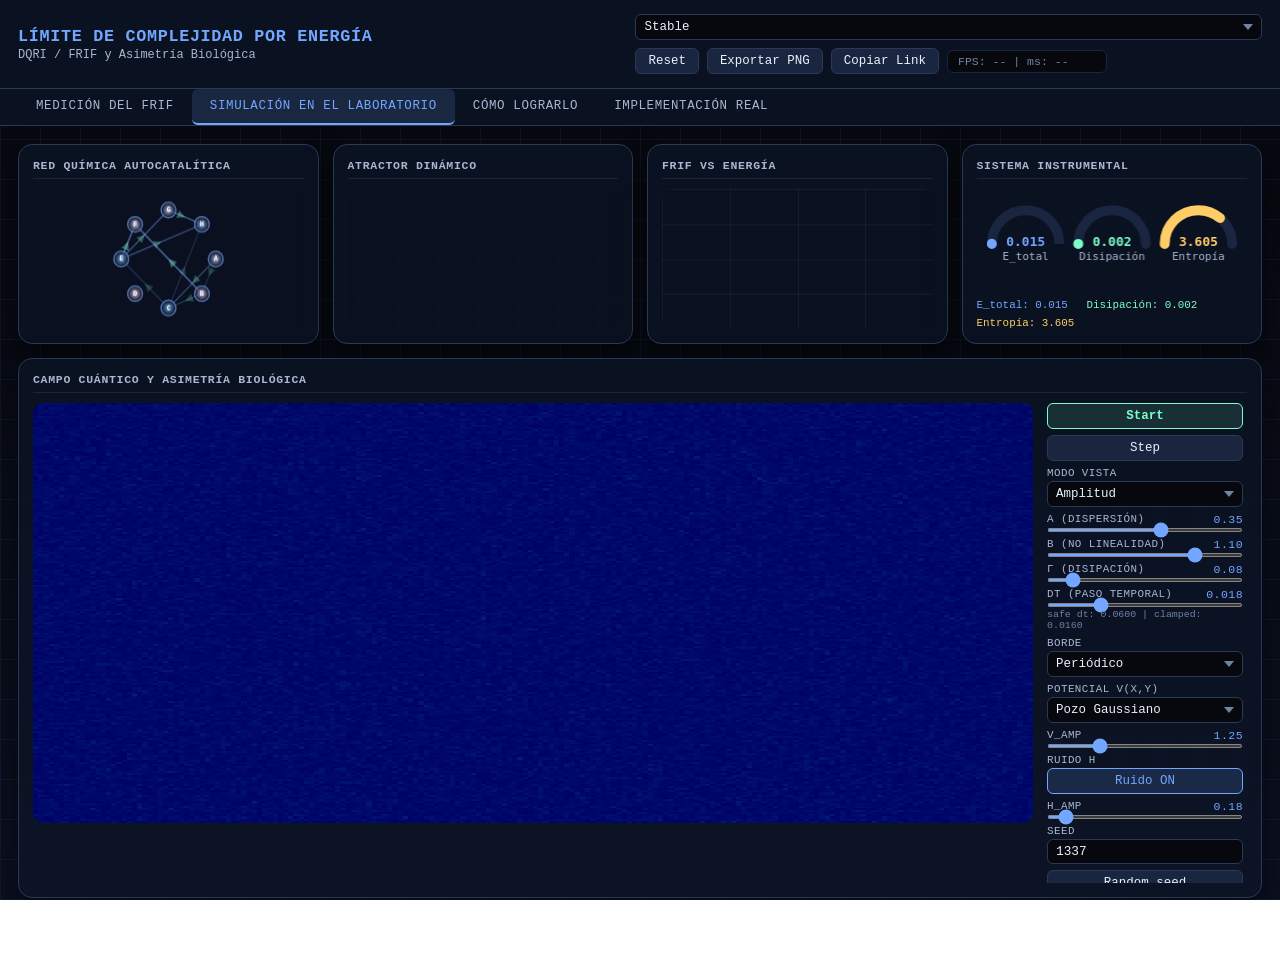
==== index.html @ bc878c1f "feat: implement complete CGL 2D dashboard simulation Co-authored-by: donato-jj <224838120+donato-jj@" ====
<!DOCTYPE html>
<html lang="es">
<head>
  <meta charset="UTF-8" />
  <meta name="viewport" content="width=device-width, initial-scale=1.0" />
  <title>Límite de Complejidad por Energía — DQRI/FRIF</title>
  <link rel="stylesheet" href="styles.css" />
</head>
<body>
<div id="app">

  <!-- TOP BAR -->
  <header id="topbar">
    <div id="brand">
      <h1>Límite de Complejidad por Energía</h1>
      <p>DQRI / FRIF y Asimetría Biológica</p>
    </div>
    <div id="actions">
      <select id="presetSelect" aria-label="Presets">
        <option value="stable">Stable</option>
        <option value="turbulent">Turbulent</option>
        <option value="highAsym">High Asymmetry</option>
        <option value="lowDiss">Low Dissipation</option>
      </select>
      <button id="btnReset">Reset</button>
      <button id="btnExportPng">Exportar PNG</button>
      <button id="btnCopyLink">Copiar Link</button>
      <div id="perfReadout">FPS: -- | ms: --</div>
    </div>
  </header>

  <!-- NAVIGATION TABS -->
  <nav id="tabs">
    <button class="tab" data-tab="frif">Medición del FRIF</button>
    <button class="tab" data-tab="lab">Simulación en el Laboratorio</button>
    <button class="tab" data-tab="how">Cómo Lograrlo</button>
    <button class="tab" data-tab="impl">Implementación Real</button>
  </nav>

  <!-- MAIN CONTENT -->
  <main id="content">

    <!-- ── FRIF TAB ── -->
    <section id="sectionFrif" style="display:none">
      <div class="panel sectionPad">
        <h2>Medición del FRIF</h2>
        <p class="muted">El FRIF (Factor de Riqueza de Información Funcional) es una métrica compuesta que relaciona la información efectiva (<em>I_eff</em>), la estabilidad energética (<em>Stab</em>) y la energía de entrada (<em>E_in</em>).</p>
        <div class="frifFormulas">
          <div class="formula"><code>FRIF = (I_eff × Stab) / (E_in + ε)</code></div>
          <div class="formula"><code>I_eff = clamp01((S_max − S)/S_max) + 0.35 × coherence</code></div>
          <div class="formula"><code>Stab = 1 / (Var(E, W=60) + ε)</code></div>
          <div class="formula"><code>E_in = mean(|ψ|²)   [proxy operacional del término +ψ]</code></div>
        </div>
        <p class="muted">Ejecute la simulación en la pestaña <strong>Simulación en el Laboratorio</strong> para observar FRIF en tiempo real en el panel FRIF vs Energía.</p>
      </div>
    </section>

    <!-- ── LAB TAB (dashboard) ── -->
    <section id="dashboard">
      <div id="cardsTop">

        <!-- Card 1: Red Química Autocatalítica -->
        <div class="card" id="cardNetwork">
          <h3>Red Química Autocatalítica</h3>
          <canvas id="netCanvas"></canvas>
        </div>

        <!-- Card 2: Atractor Dinámico -->
        <div class="card" id="cardAttractor">
          <h3>Atractor Dinámico</h3>
          <canvas id="attrCanvas"></canvas>
        </div>

        <!-- Card 3: FRIF vs Energía -->
        <div class="card" id="cardFrifEnergy">
          <h3>FRIF vs Energía</h3>
          <canvas id="frifCanvas"></canvas>
        </div>

        <!-- Card 4: Sistema Instrumental -->
        <div class="card" id="cardGauges">
          <h3>Sistema Instrumental</h3>
          <canvas id="gaugeCanvas"></canvas>
          <div id="gaugeNumbers"></div>
        </div>

        <!-- Card 5: Campo Cuántico y Asimetría Biológica -->
        <div class="card wide" id="cardField">
          <h3>Campo Cuántico y Asimetría Biológica</h3>
          <div id="fieldWrap">
            <canvas id="fieldCanvas"></canvas>
            <aside id="controls">
              <!-- 1. Toggle Run -->
              <button id="toggleRun">Start</button>

              <!-- 2. Step -->
              <button id="btnStep">Step</button>

              <!-- 3. Mode select -->
              <div class="ctrlGroup">
                <label for="modeSelect">Modo Vista</label>
                <select id="modeSelect">
                  <option value="amplitude">Amplitud</option>
                  <option value="phase">Fase</option>
                  <option value="energy">Energía</option>
                  <option value="asym">Asimetría (L/D)</option>
                </select>
              </div>

              <!-- 4. Alpha -->
              <div class="ctrlGroup">
                <label for="alphaRange">α (dispersión) <span class="rangeVal" id="alphaVal">0.35</span></label>
                <input type="range" id="alphaRange" min="-2.0" max="2.0" step="0.01" value="0.35"
                  oninput="document.getElementById('alphaVal').textContent=this.value" />
              </div>

              <!-- 5. Beta -->
              <div class="ctrlGroup">
                <label for="betaRange">β (no linealidad) <span class="rangeVal" id="betaVal">1.10</span></label>
                <input type="range" id="betaRange" min="-2.0" max="2.0" step="0.01" value="1.10"
                  oninput="document.getElementById('betaVal').textContent=this.value" />
              </div>

              <!-- 6. Gamma -->
              <div class="ctrlGroup">
                <label for="gammaRange">γ (disipación) <span class="rangeVal" id="gammaVal">0.08</span></label>
                <input type="range" id="gammaRange" min="0.00" max="1.00" step="0.005" value="0.08"
                  oninput="document.getElementById('gammaVal').textContent=this.value" />
              </div>

              <!-- 7. dt -->
              <div class="ctrlGroup">
                <label for="dtRange">dt (paso temporal) <span class="rangeVal" id="dtVal">0.018</span></label>
                <input type="range" id="dtRange" min="0.001" max="0.06" step="0.001" value="0.018"
                  oninput="document.getElementById('dtVal').textContent=this.value" />
                <small class="dtSafeLabel muted2">safe dt: —</small>
              </div>

              <!-- 8. Boundary -->
              <div class="ctrlGroup">
                <label for="boundarySelect">Borde</label>
                <select id="boundarySelect">
                  <option value="periodic">Periódico</option>
                  <option value="reflect">Reflectante</option>
                </select>
              </div>

              <!-- 9. Potential -->
              <div class="ctrlGroup">
                <label for="potentialSelect">Potencial V(x,y)</label>
                <select id="potentialSelect">
                  <option value="gaussian">Pozo Gaussiano</option>
                  <option value="gradient">Gradiente</option>
                  <option value="noise">Ruido Suave</option>
                </select>
              </div>

              <!-- 10. V_amp -->
              <div class="ctrlGroup">
                <label for="vAmpRange">V_amp <span class="rangeVal" id="vAmpVal">1.25</span></label>
                <input type="range" id="vAmpRange" min="0" max="4" step="0.01" value="1.25"
                  oninput="document.getElementById('vAmpVal').textContent=this.value" />
              </div>

              <!-- 11. Noise toggle -->
              <div class="ctrlGroup">
                <label>Ruido η</label>
                <button id="noiseToggle" class="active">Ruido ON</button>
              </div>

              <!-- 12. Noise amp -->
              <div class="ctrlGroup">
                <label for="noiseAmpRange">η_amp <span class="rangeVal" id="noiseAmpVal">0.18</span></label>
                <input type="range" id="noiseAmpRange" min="0" max="2" step="0.01" value="0.18"
                  oninput="document.getElementById('noiseAmpVal').textContent=this.value" />
              </div>

              <!-- 13. Seed -->
              <div class="ctrlGroup">
                <label for="seedInput">Seed</label>
                <input type="number" id="seedInput" value="1337" min="1" max="999999" />
              </div>

              <!-- 14. Random seed -->
              <button id="btnRandomSeed">Random seed</button>

              <!-- 15. Grid -->
              <div class="ctrlGroup">
                <label for="gridSelect">Grid</label>
                <select id="gridSelect">
                  <option value="128">128</option>
                  <option value="192">192</option>
                  <option value="256" selected>256</option>
                  <option value="384">384</option>
                  <option value="512">512</option>
                </select>
              </div>

              <!-- 16. Quality -->
              <div class="ctrlGroup">
                <label for="renderScaleSelect">Quality</label>
                <select id="renderScaleSelect">
                  <option value="1.0">1.0</option>
                  <option value="0.75" selected>0.75</option>
                  <option value="0.5">0.5</option>
                </select>
              </div>

              <!-- 17. Export JSON -->
              <button id="btnExportJson">Exportar JSON</button>

              <!-- 18. Share links -->
              <div id="shareLinks">
                <a id="linkRepo" href="#" target="_blank" rel="noopener">Abrir Repo</a>
                <a id="linkPrompt" href="./PROMPT.md" target="_blank" rel="noopener">Abrir PROMPT.md</a>
              </div>

            </aside>
          </div>
        </div>

      </div><!-- /#cardsTop -->
    </section>

    <!-- ── HOW TAB ── -->
    <section id="sectionHow" style="display:none">
      <section id="practice">
        <div class="panel sectionPad">
          <h2>Cómo Lograr Esto en la Práctica</h2>
          <div class="practiceGrid">
            <div class="practiceCol">
              <h4>Física</h4>
              <ul>
                <li>Flujo de energía</li>
                <li>Disipación</li>
                <li>Límite FRIF_max</li>
              </ul>
            </div>
            <div class="practiceCol">
              <h4>Tecnología</h4>
              <ul>
                <li>ODE Estocásticas</li>
                <li>Cálculo de V_eff</li>
                <li>Visualización Canvas</li>
              </ul>
            </div>
            <div class="practiceCol">
              <h4>Biología</h4>
              <ul>
                <li>Quiralidad</li>
                <li>Asimetría Sostenida</li>
                <li>Polaridad</li>
              </ul>
            </div>
            <div class="practiceCol">
              <h4>Validación</h4>
              <ul>
                <li>Umbral E_L</li>
                <li>Invertir L/D</li>
                <li>Reproducibilidad</li>
              </ul>
            </div>
          </div>
        </div>
      </section>
    </section>

    <!-- ── IMPL TAB ── -->
    <section id="implementation" style="display:none">
      <div class="panel sectionPad">
        <h2>Guía de Implementación Real</h2>
        <div class="implCards">
          <div class="implCard">
            <h4>Demo Web</h4>
            <p>Simulación Conceptual</p>
          </div>
          <div class="implCard">
            <h4>Investigación</h4>
            <p>Análisis Computacional</p>
          </div>
          <div class="implCard">
            <h4>Experimento</h4>
            <p>Prueba Controlada</p>
          </div>
        </div>
        <ol id="stepList">
          <li>Configurar Parámetros</li>
          <li>Verificar Estabilidad</li>
          <li>Registrar Métricas</li>
          <li>Exportar Evidencia</li>
          <li>Reproducir por URL/JSON</li>
        </ol>
      </div>
    </section>

  </main>

  <footer id="footer">
    <a href="#">Predicciones</a>
    <a href="#">Limitaciones</a>
    <a href="#">Metáfora Controlada</a>
    <span>© Investigación Simulada</span>
  </footer>

</div><!-- /#app -->
<script type="module" src="src/main.js"></script>
</body>
</html>
---- styles.css ----
/* File: styles.css */

/* ── Reset ── */
*, *::before, *::after { box-sizing: border-box; margin: 0; padding: 0; }

/* ── Variables ── */
:root {
  --bg0: #06080d;
  --bg1: #0b1020;
  --panel: #0c1426cc;
  --panel2: #0b1222f2;
  --stroke: #2a3a56;
  --stroke2: #1a2540;
  --glow: #73a6ff;
  --glow2: #7cffc7;
  --warn: #ffcc66;
  --danger: #ff6b6b;
  --text: #e9f1ff;
  --muted: #a9b7d1;
  --muted2: #6f83a6;
  --grid: rgba(120, 170, 255, 0.06);
  --shadow: 0 14px 30px rgba(0, 0, 0, .55);
  --radius: 14px;
  --radius2: 18px;
  --pad: 14px;
  --pad2: 18px;
  --mono: ui-monospace, SFMono-Regular, Menlo, Monaco, Consolas, "Liberation Mono", "Courier New", monospace;
  --sans: system-ui, -apple-system, Segoe UI, Roboto, Arial, sans-serif;
}

/* ── Body / Background ── */
html, body {
  height: 100%;
  overflow-x: hidden;
}

body {
  background: linear-gradient(180deg, var(--bg0) 0%, var(--bg1) 100%);
  color: var(--text);
  font-family: var(--sans);
  font-size: 14px;
  min-height: 100vh;
  position: relative;
}

/* Grid overlay */
body::after {
  content: '';
  position: fixed;
  inset: 0;
  pointer-events: none;
  background-image:
    repeating-linear-gradient(0deg, var(--grid) 0px, var(--grid) 1px, transparent 1px, transparent 40px),
    repeating-linear-gradient(90deg, var(--grid) 0px, var(--grid) 1px, transparent 1px, transparent 40px);
  z-index: 0;
}

/* Noise overlay */
body::before {
  content: '';
  position: fixed;
  inset: 0;
  pointer-events: none;
  background: linear-gradient(
    135deg,
    rgba(255,255,255,0.02) 0%,
    rgba(0,0,0,0.04) 25%,
    rgba(255,255,255,0.01) 50%,
    rgba(0,0,0,0.03) 75%,
    rgba(255,255,255,0.02) 100%
  );
  mix-blend-mode: overlay;
  opacity: 0.08;
  z-index: 0;
}

/* ── App wrapper ── */
#app {
  position: relative;
  z-index: 1;
  display: flex;
  flex-direction: column;
  min-height: 100vh;
}

/* ── Topbar ── */
#topbar {
  display: flex;
  align-items: center;
  justify-content: space-between;
  flex-wrap: wrap;
  gap: 10px;
  padding: var(--pad) var(--pad2);
  background: var(--panel2);
  border-bottom: 1px solid var(--stroke);
  backdrop-filter: blur(8px);
  position: sticky;
  top: 0;
  z-index: 10;
}

#brand h1 {
  font-family: var(--mono);
  font-size: 1.05rem;
  font-weight: 700;
  letter-spacing: 0.04em;
  text-transform: uppercase;
  color: var(--glow);
}

#brand p {
  font-family: var(--mono);
  font-size: 0.75rem;
  color: var(--muted);
  margin-top: 2px;
}

#actions {
  display: flex;
  align-items: center;
  gap: 8px;
  flex-wrap: wrap;
}

#perfReadout {
  font-family: var(--mono);
  font-size: 0.72rem;
  color: var(--muted2);
  padding: 4px 10px;
  background: var(--bg0);
  border: 1px solid var(--stroke2);
  border-radius: 6px;
  min-width: 160px;
}

/* ── Tabs ── */
#tabs {
  display: flex;
  gap: 0;
  padding: 0 var(--pad2);
  background: var(--panel2);
  border-bottom: 1px solid var(--stroke);
  overflow-x: auto;
}

.tab {
  font-family: var(--mono);
  font-size: 0.78rem;
  text-transform: uppercase;
  letter-spacing: 0.05em;
  padding: 10px 18px;
  background: none;
  border: none;
  border-bottom: 2px solid transparent;
  color: var(--muted);
  cursor: pointer;
  transition: color 0.2s, border-color 0.2s;
  white-space: nowrap;
}

.tab:hover { color: var(--text); }
.tab.active {
  color: var(--glow);
  border-bottom-color: var(--glow);
}

/* ── Main content ── */
#content {
  flex: 1;
  padding: var(--pad2);
  display: flex;
  flex-direction: column;
  gap: var(--pad2);
}

/* ── Dashboard cards top ── */
#cardsTop {
  display: grid;
  grid-template-columns: repeat(4, 1fr);
  grid-template-rows: auto auto;
  gap: var(--pad);
}

.card {
  background: var(--panel);
  border: 1px solid var(--stroke);
  border-radius: var(--radius);
  box-shadow: var(--shadow);
  padding: var(--pad);
  backdrop-filter: blur(6px);
  display: flex;
  flex-direction: column;
  gap: 8px;
  min-height: 180px;
}

.card.wide {
  grid-column: 1 / -1;
}

.card h3 {
  font-family: var(--mono);
  font-size: 0.72rem;
  text-transform: uppercase;
  letter-spacing: 0.06em;
  color: var(--muted);
  border-bottom: 1px solid var(--stroke2);
  padding-bottom: 6px;
  margin-bottom: 2px;
}

.card canvas {
  width: 100%;
  flex: 1;
  display: block;
  border-radius: calc(var(--radius) - 4px);
  min-height: 120px;
}

/* Field wrap: canvas + controls side by side */
#fieldWrap {
  display: flex;
  gap: var(--pad);
  align-items: flex-start;
}

#fieldCanvas {
  flex: 1;
  min-width: 0;
  width: auto !important;
  aspect-ratio: 1;
  max-height: 420px;
  border-radius: calc(var(--radius) - 4px);
  display: block;
  image-rendering: pixelated;
}

/* ── Controls sidebar ── */
#controls {
  width: 200px;
  flex-shrink: 0;
  display: flex;
  flex-direction: column;
  gap: 6px;
  max-height: 480px;
  overflow-y: auto;
  padding-right: 4px;
  scrollbar-width: thin;
  scrollbar-color: var(--stroke) transparent;
}

.ctrlGroup {
  display: flex;
  flex-direction: column;
  gap: 2px;
}

.ctrlGroup label {
  font-family: var(--mono);
  font-size: 0.68rem;
  color: var(--muted);
  text-transform: uppercase;
  letter-spacing: 0.04em;
}

.rangeVal {
  color: var(--glow);
  font-size: 0.72rem;
  float: right;
}

input[type="range"] {
  width: 100%;
  accent-color: var(--glow);
  height: 4px;
  cursor: pointer;
}

input[type="number"] {
  width: 100%;
  background: var(--bg0);
  border: 1px solid var(--stroke);
  color: var(--text);
  border-radius: 6px;
  padding: 4px 8px;
  font-family: var(--mono);
  font-size: 0.8rem;
}

select {
  width: 100%;
  background: var(--bg0);
  border: 1px solid var(--stroke);
  color: var(--text);
  border-radius: 6px;
  padding: 5px 8px;
  font-family: var(--mono);
  font-size: 0.78rem;
  cursor: pointer;
  appearance: none;
  background-image: url("data:image/svg+xml,%3Csvg xmlns='http://www.w3.org/2000/svg' width='10' height='6'%3E%3Cpath d='M0 0l5 6 5-6z' fill='%236f83a6'/%3E%3C/svg%3E");
  background-repeat: no-repeat;
  background-position: right 8px center;
  padding-right: 24px;
}

button {
  background: var(--stroke2);
  border: 1px solid var(--stroke);
  color: var(--text);
  border-radius: 6px;
  padding: 5px 12px;
  font-family: var(--mono);
  font-size: 0.78rem;
  cursor: pointer;
  transition: background 0.15s, border-color 0.15s;
  text-align: center;
}

button:hover {
  background: var(--stroke);
  border-color: var(--glow);
  color: var(--glow);
}

button.active {
  background: rgba(115, 166, 255, 0.15);
  border-color: var(--glow);
  color: var(--glow);
}

#toggleRun {
  background: rgba(124, 255, 199, 0.12);
  border-color: var(--glow2);
  color: var(--glow2);
  font-weight: 700;
}

#toggleRun:hover {
  background: rgba(124, 255, 199, 0.22);
}

/* Gauges */
#gaugeCanvas {
  min-height: 90px;
}

#gaugeNumbers {
  font-family: var(--mono);
  font-size: 0.68rem;
  display: flex;
  flex-wrap: wrap;
  gap: 6px;
  padding-top: 2px;
}

/* ── Practice section ── */
.practiceGrid {
  display: grid;
  grid-template-columns: repeat(4, 1fr);
  gap: var(--pad);
  margin-top: var(--pad);
}

.practiceCol {
  background: var(--panel);
  border: 1px solid var(--stroke2);
  border-radius: var(--radius);
  padding: var(--pad);
}

.practiceCol h4 {
  font-family: var(--mono);
  font-size: 0.78rem;
  text-transform: uppercase;
  color: var(--glow);
  margin-bottom: 10px;
  letter-spacing: 0.05em;
}

.practiceCol ul {
  list-style: none;
  display: flex;
  flex-direction: column;
  gap: 6px;
}

.practiceCol ul li::before {
  content: '▸ ';
  color: var(--glow2);
}

.practiceCol ul li {
  font-size: 0.82rem;
  color: var(--muted);
}

/* ── Implementation section ── */
.implCards {
  display: grid;
  grid-template-columns: repeat(3, 1fr);
  gap: var(--pad);
  margin: var(--pad) 0;
}

.implCard {
  background: var(--panel);
  border: 1px solid var(--stroke);
  border-radius: var(--radius);
  padding: var(--pad);
  text-align: center;
}

.implCard h4 {
  font-family: var(--mono);
  font-size: 0.82rem;
  color: var(--glow);
  text-transform: uppercase;
  letter-spacing: 0.04em;
  margin-bottom: 6px;
}

.implCard p {
  font-size: 0.8rem;
  color: var(--muted);
}

#stepList {
  background: var(--panel);
  border: 1px solid var(--stroke2);
  border-radius: var(--radius);
  padding: var(--pad) var(--pad2);
  display: flex;
  flex-direction: column;
  gap: 8px;
  counter-reset: step-counter;
  list-style: none;
}

#stepList li {
  font-family: var(--mono);
  font-size: 0.82rem;
  color: var(--muted);
  padding-left: 30px;
  position: relative;
  counter-increment: step-counter;
}

#stepList li::before {
  content: counter(step-counter);
  position: absolute;
  left: 0;
  width: 20px;
  height: 20px;
  background: rgba(115, 166, 255, 0.2);
  border: 1px solid var(--glow);
  border-radius: 50%;
  display: flex;
  align-items: center;
  justify-content: center;
  font-size: 0.7rem;
  color: var(--glow);
  text-align: center;
  line-height: 20px;
}

/* ── FRIF section ── */
.frifFormulas {
  display: flex;
  flex-direction: column;
  gap: 10px;
  margin: var(--pad) 0;
}

.formula {
  background: var(--bg0);
  border: 1px solid var(--stroke);
  border-radius: 8px;
  padding: 10px 16px;
}

.formula code {
  font-family: var(--mono);
  font-size: 0.85rem;
  color: var(--glow);
}

/* ── Panel ── */
.panel {
  background: var(--panel);
  border: 1px solid var(--stroke);
  border-radius: var(--radius2);
  box-shadow: var(--shadow);
  backdrop-filter: blur(6px);
}

.sectionPad {
  padding: var(--pad2);
}

.panel h2 {
  font-family: var(--mono);
  font-size: 0.9rem;
  text-transform: uppercase;
  letter-spacing: 0.06em;
  color: var(--glow);
  margin-bottom: var(--pad);
  border-bottom: 1px solid var(--stroke2);
  padding-bottom: 8px;
}

/* ── Share links ── */
#shareLinks {
  display: flex;
  flex-direction: column;
  gap: 4px;
}

#shareLinks a {
  color: var(--glow);
  font-family: var(--mono);
  font-size: 0.72rem;
  text-decoration: none;
  padding: 4px 8px;
  border: 1px solid var(--stroke2);
  border-radius: 5px;
  text-align: center;
  transition: border-color 0.15s, background 0.15s;
}

#shareLinks a:hover {
  background: rgba(115,166,255,0.1);
  border-color: var(--glow);
}

/* ── Footer ── */
#footer {
  display: flex;
  align-items: center;
  justify-content: center;
  gap: 20px;
  padding: 12px var(--pad2);
  background: var(--panel2);
  border-top: 1px solid var(--stroke2);
  font-family: var(--mono);
  font-size: 0.72rem;
  color: var(--muted2);
  flex-wrap: wrap;
}

#footer a {
  color: var(--muted);
  text-decoration: none;
  transition: color 0.15s;
}

#footer a:hover { color: var(--glow); }

/* ── Utility classes ── */
.muted { color: var(--muted); line-height: 1.6; font-size: 0.85rem; }
.muted2 { color: var(--muted2); }

small.dtSafeLabel {
  font-family: var(--mono);
  font-size: 0.62rem;
  color: var(--muted2);
  display: block;
}

/* ── Responsive ── */
@media (max-width: 1100px) {
  #cardsTop {
    grid-template-columns: repeat(2, 1fr);
  }
  .card.wide { grid-column: 1 / -1; }
  .practiceGrid { grid-template-columns: repeat(2, 1fr); }
}

@media (max-width: 700px) {
  #cardsTop {
    grid-template-columns: 1fr;
  }
  #fieldWrap { flex-direction: column; }
  #controls { width: 100%; max-height: none; }
  .practiceGrid { grid-template-columns: 1fr; }
  .implCards { grid-template-columns: 1fr; }
  #topbar { flex-direction: column; align-items: flex-start; }
}
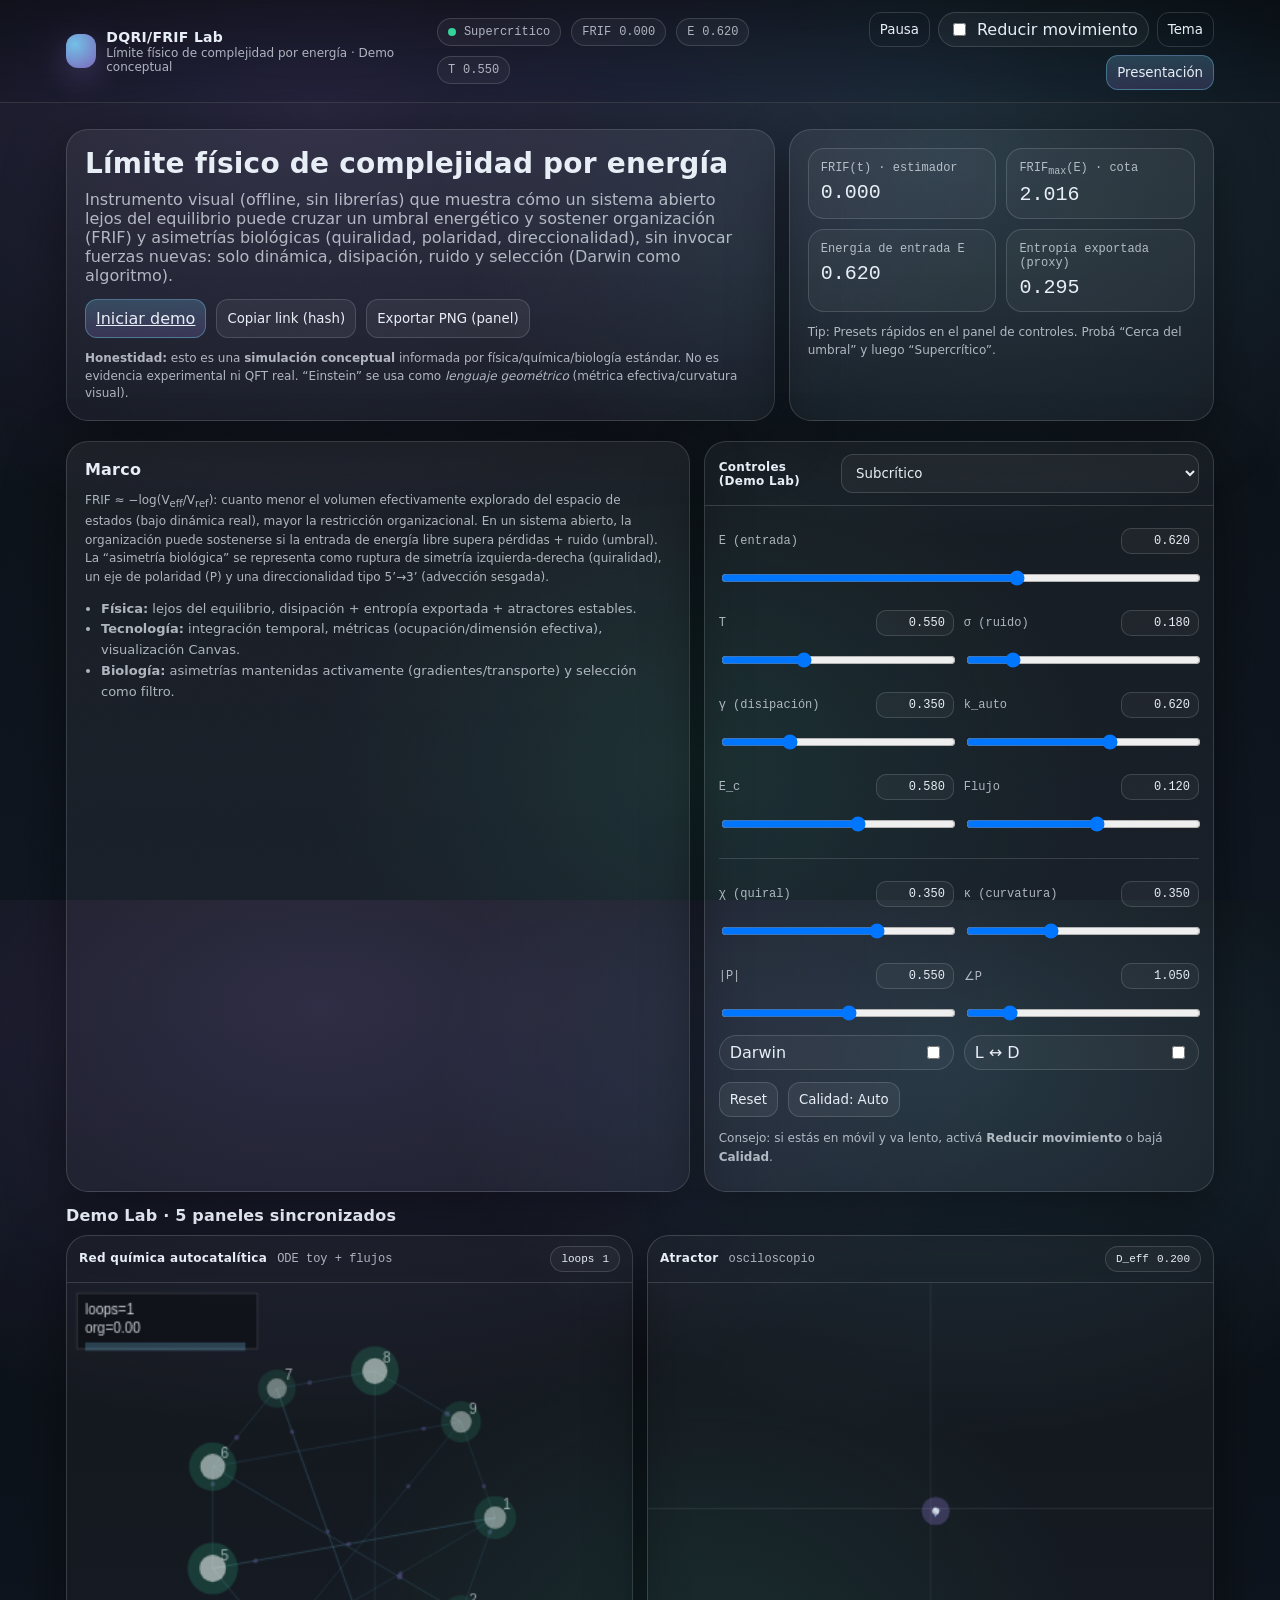
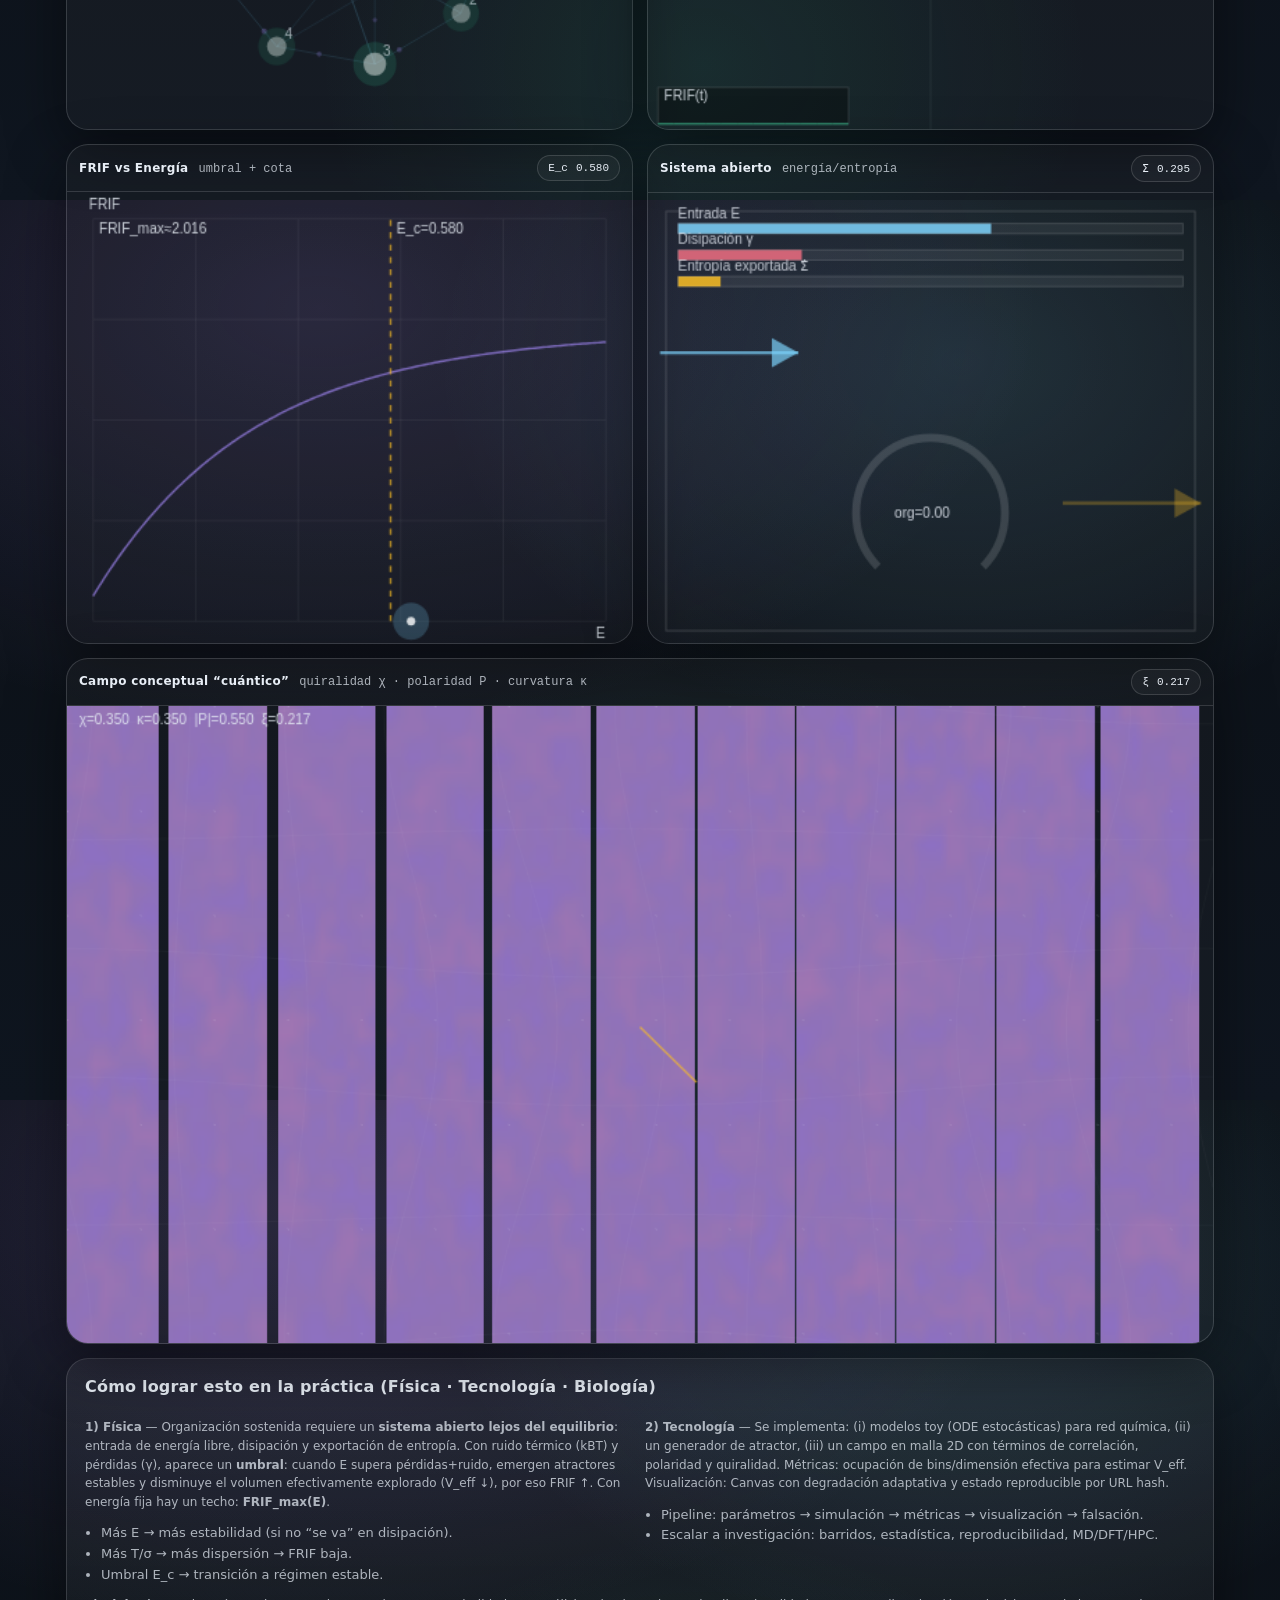
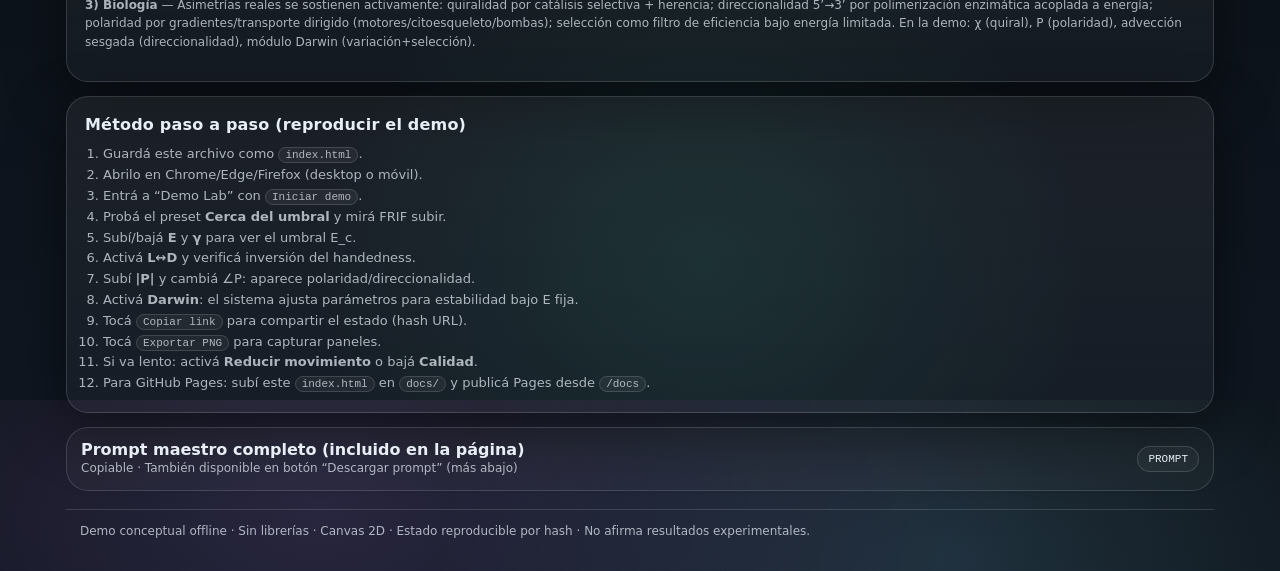
==== commit 65fe5146: "Update print statement from 'Hello' to 'Goodbye'" ====
--- a/index.html
+++ b/index.html
@@ -1,308 +1,2033 @@
-<!DOCTYPE html>
+<!doctype html>
 <html lang="es">
 <head>
-  <meta charset="UTF-8" />
-  <meta name="viewport" content="width=device-width, initial-scale=1.0" />
-  <title>Límite de Complejidad por Energía — DQRI/FRIF</title>
-  <link rel="stylesheet" href="styles.css" />
+  <meta charset="utf-8" />
+  <meta name="viewport" content="width=device-width,initial-scale=1" />
+  <meta name="color-scheme" content="dark light" />
+  <title>DQRI/FRIF — Límite físico de complejidad por energía (Demo)</title>
+  <style>
+    :root{
+      --bg:#0b0f14; --bg2:#0f1620; --panel: rgba(255,255,255,.06);
+      --panel2: rgba(255,255,255,.09); --stroke: rgba(255,255,255,.14);
+      --text:#e8eef6; --muted: rgba(232,238,246,.72);
+      --accent:#7dd3fc; --accent2:#a78bfa; --warn:#fbbf24; --bad:#fb7185; --ok:#34d399;
+      --r:16px; --r2:22px; --shadow: 0 18px 60px rgba(0,0,0,.45);
+      --mono: ui-monospace, SFMono-Regular, Menlo, Monaco, Consolas, "Liberation Mono", "Courier New", monospace;
+      --sans: ui-sans-serif, system-ui, -apple-system, Segoe UI, Roboto, Helvetica, Arial, "Apple Color Emoji","Segoe UI Emoji";
+      --gap: 14px;
+      --grid: 12px;
+      --focus: 2px solid rgba(125,211,252,.7);
+    }
+    [data-theme="light"]{
+      --bg:#f6f8fc; --bg2:#eef2f7; --panel: rgba(0,0,0,.04);
+      --panel2: rgba(0,0,0,.06); --stroke: rgba(0,0,0,.12);
+      --text:#0b1220; --muted: rgba(11,18,32,.7);
+      --shadow: 0 14px 50px rgba(0,0,0,.12);
+    }
+
+    *{box-sizing:border-box}
+    html,body{height:100%}
+    body{
+      margin:0;
+      font-family:var(--sans);
+      color:var(--text);
+      background:
+        radial-gradient(1200px 700px at 25% 12%, rgba(167,139,250,.18), transparent 60%),
+        radial-gradient(900px 650px at 75% 18%, rgba(125,211,252,.16), transparent 58%),
+        radial-gradient(700px 600px at 55% 85%, rgba(52,211,153,.10), transparent 55%),
+        linear-gradient(180deg, var(--bg), var(--bg2));
+      overflow-x:hidden;
+    }
+    /* subtle grain */
+    body::before{
+      content:"";
+      position:fixed; inset:0;
+      pointer-events:none;
+      opacity:.05;
+      background-image:url('data:image/svg+xml;utf8,<svg xmlns="http://www.w3.org/2000/svg" width="160" height="160"><filter id="n"><feTurbulence type="fractalNoise" baseFrequency=".9" numOctaves="2" stitchTiles="stitch"/></filter><rect width="160" height="160" filter="url(%23n)" opacity=".7"/></svg>');
+      mix-blend-mode:overlay;
+    }
+
+    a{color:var(--accent)}
+    .wrap{max-width:1180px; margin:0 auto; padding:0 16px 72px}
+    header{
+      position:sticky; top:0; z-index:50;
+      backdrop-filter:saturate(1.2) blur(14px);
+      background:linear-gradient(180deg, rgba(0,0,0,.35), rgba(0,0,0,.08));
+      border-bottom:1px solid var(--stroke);
+    }
+    [data-theme="light"] header{
+      background:linear-gradient(180deg, rgba(255,255,255,.65), rgba(255,255,255,.35));
+    }
+    .bar{
+      display:flex; align-items:center; justify-content:space-between;
+      gap:12px; padding:12px 16px;
+      max-width:1180px; margin:0 auto;
+    }
+    .brand{
+      display:flex; align-items:center; gap:10px; min-width:200px;
+    }
+    .logo{
+      width:34px; height:34px; border-radius:12px;
+      background:radial-gradient(circle at 30% 30%, rgba(125,211,252,.9), rgba(167,139,250,.7));
+      box-shadow: 0 10px 30px rgba(167,139,250,.25);
+    }
+    .brand h1{font-size:14px; margin:0; letter-spacing:.3px}
+    .brand .sub{font-size:12px; color:var(--muted); margin-top:1px}
+    .status{
+      display:flex; align-items:center; gap:10px; flex-wrap:wrap;
+      font-family:var(--mono); font-size:12px; color:var(--muted);
+    }
+    .pill{
+      padding:6px 10px; border:1px solid var(--stroke); border-radius:999px;
+      background:rgba(255,255,255,.04);
+      display:inline-flex; gap:8px; align-items:center;
+    }
+    .dot{width:8px; height:8px; border-radius:50%}
+    .dot.ok{background:var(--ok)}
+    .dot.warn{background:var(--warn)}
+    .dot.bad{background:var(--bad)}
+    .controls{
+      display:flex; align-items:center; gap:8px; flex-wrap:wrap; justify-content:flex-end;
+    }
+    button, .btn, select, input[type="range"]{
+      font-family:inherit;
+    }
+    button, .btn{
+      border:1px solid var(--stroke);
+      background:rgba(255,255,255,.06);
+      color:var(--text);
+      border-radius:12px;
+      padding:9px 10px;
+      cursor:pointer;
+      transition: transform .08s ease, background .2s ease, border-color .2s ease;
+      box-shadow:none;
+    }
+    button:hover, .btn:hover{background:rgba(255,255,255,.09)}
+    button:active, .btn:active{transform:translateY(1px)}
+    button:focus-visible, select:focus-visible, a:focus-visible, input:focus-visible{outline:var(--focus); outline-offset:2px}
+    .btn.primary{
+      background:linear-gradient(180deg, rgba(125,211,252,.22), rgba(167,139,250,.18));
+      border-color:rgba(125,211,252,.35);
+    }
+    .btn.ghost{background:transparent}
+    .toggle{
+      display:inline-flex; align-items:center; gap:8px;
+      padding:7px 10px; border-radius:999px; border:1px solid var(--stroke);
+      background:rgba(255,255,255,.04);
+      user-select:none;
+    }
+    .toggle input{accent-color: var(--accent)}
+    .hero{
+      padding:26px 0 6px;
+    }
+    .hero-grid{
+      display:grid; grid-template-columns: 1.25fr .75fr; gap:var(--gap);
+      align-items:stretch;
+    }
+    @media (max-width:980px){
+      .hero-grid{grid-template-columns:1fr}
+      .brand{min-width:auto}
+    }
+    .card{
+      border:1px solid var(--stroke);
+      background:linear-gradient(180deg, rgba(255,255,255,.06), rgba(255,255,255,.03));
+      border-radius:var(--r2);
+      box-shadow:var(--shadow);
+    }
+    .card.pad{padding:18px}
+    .hero h2{
+      margin:0; font-size:28px; line-height:1.15; letter-spacing:.2px;
+    }
+    .hero p{margin:10px 0 0; color:var(--muted); max-width:65ch}
+    .hero .cta{
+      margin-top:14px; display:flex; gap:10px; flex-wrap:wrap;
+    }
+    .note{
+      font-size:12px; color:var(--muted); line-height:1.45;
+      margin-top:12px;
+    }
+    .kpis{
+      display:grid; grid-template-columns:1fr 1fr; gap:10px;
+    }
+    .kpi{
+      padding:12px; border-radius:16px;
+      border:1px solid var(--stroke);
+      background:rgba(255,255,255,.04);
+    }
+    .kpi .label{font-size:12px; color:var(--muted); font-family:var(--mono)}
+    .kpi .val{font-size:20px; margin-top:6px; font-family:var(--mono)}
+    .kpi .val small{font-size:12px; color:var(--muted)}
+    main{margin-top:14px}
+    .section{
+      margin-top:var(--gap);
+    }
+    .section h3{
+      margin:0 0 10px;
+      font-size:16px;
+      letter-spacing:.2px;
+    }
+    .grid{
+      display:grid;
+      grid-template-columns: 1.1fr .9fr;
+      gap:var(--gap);
+    }
+    @media (max-width:980px){
+      .grid{grid-template-columns:1fr}
+    }
+    .lab{
+      display:grid;
+      grid-template-columns: repeat(12, 1fr);
+      gap:var(--gap);
+    }
+    .panel{
+      grid-column: span 6;
+      border:1px solid var(--stroke);
+      background:rgba(255,255,255,.04);
+      border-radius:var(--r2);
+      overflow:hidden;
+      box-shadow:var(--shadow);
+      position:relative;
+      min-height:240px;
+    }
+    @media (max-width:980px){
+      .panel{grid-column: span 12}
+    }
+    .panel .head{
+      display:flex; align-items:center; justify-content:space-between;
+      padding:10px 12px;
+      border-bottom:1px solid var(--stroke);
+      background:rgba(0,0,0,.10);
+    }
+    [data-theme="light"] .panel .head{background:rgba(255,255,255,.55)}
+    .panel .title{
+      display:flex; gap:10px; align-items:baseline;
+    }
+    .panel .title b{font-size:12px; letter-spacing:.3px}
+    .panel .title span{font-size:12px; color:var(--muted); font-family:var(--mono)}
+    canvas{
+      width:100%;
+      height:calc(100% - 42px);
+      display:block;
+    }
+    .aside{
+      border:1px solid var(--stroke);
+      background:rgba(255,255,255,.04);
+      border-radius:var(--r2);
+      box-shadow:var(--shadow);
+      overflow:hidden;
+    }
+    .aside .head{
+      padding:12px 14px;
+      border-bottom:1px solid var(--stroke);
+      display:flex; justify-content:space-between; align-items:center; gap:10px;
+    }
+    .aside .head b{font-size:12px; letter-spacing:.3px}
+    .aside .body{padding:12px 14px}
+    .row{
+      display:grid; grid-template-columns: 1fr auto;
+      gap:10px; align-items:center;
+      margin:10px 0;
+    }
+    .row label{
+      font-size:12px; color:var(--muted);
+      font-family:var(--mono);
+      display:flex; gap:8px; align-items:center; flex-wrap:wrap;
+    }
+    .row output{
+      font-family:var(--mono); font-size:12px; color:var(--text);
+      padding:5px 8px; border-radius:10px;
+      border:1px solid var(--stroke);
+      background:rgba(255,255,255,.04);
+      min-width:78px; text-align:right;
+    }
+    input[type="range"]{
+      width:100%;
+      margin-top:6px;
+    }
+    .two{
+      display:grid; grid-template-columns:1fr 1fr; gap:10px;
+    }
+    .select, select{
+      width:100%;
+      border:1px solid var(--stroke);
+      background:rgba(255,255,255,.04);
+      color:var(--text);
+      border-radius:12px;
+      padding:10px;
+    }
+    .mini{
+      font-size:12px; color:var(--muted); line-height:1.55
+    }
+    .bullets{
+      margin:8px 0 0; padding-left:16px; color:var(--muted);
+      line-height:1.6; font-size:13px;
+    }
+    details{
+      border:1px solid var(--stroke);
+      border-radius:var(--r2);
+      background:rgba(255,255,255,.03);
+      overflow:hidden;
+    }
+    summary{
+      cursor:pointer;
+      padding:12px 14px;
+      list-style:none;
+      display:flex; justify-content:space-between; align-items:center;
+      gap:10px;
+      user-select:none;
+    }
+    summary::-webkit-details-marker{display:none}
+    details .content{padding:12px 14px; border-top:1px solid var(--stroke)}
+    pre{
+      margin:0;
+      white-space:pre-wrap;
+      word-break:break-word;
+      font-family:var(--mono);
+      font-size:12px;
+      color:var(--text);
+      line-height:1.45;
+    }
+    .footer{
+      margin-top:18px;
+      padding:14px;
+      font-size:12px;
+      color:var(--muted);
+      border-top:1px solid var(--stroke);
+    }
+    .tooltip{
+      position:fixed;
+      z-index:9999;
+      max-width:360px;
+      font-size:12px;
+      line-height:1.45;
+      color:var(--text);
+      background:rgba(0,0,0,.82);
+      border:1px solid rgba(255,255,255,.14);
+      border-radius:14px;
+      padding:10px 12px;
+      pointer-events:none;
+      transform:translate(-9999px,-9999px);
+      box-shadow: 0 18px 70px rgba(0,0,0,.55);
+    }
+    [data-theme="light"] .tooltip{
+      background:rgba(255,255,255,.92);
+      border:1px solid rgba(0,0,0,.14);
+      box-shadow: 0 18px 60px rgba(0,0,0,.18);
+    }
+    .kbd{
+      font-family:var(--mono);
+      border:1px solid var(--stroke);
+      background:rgba(255,255,255,.05);
+      padding:1px 6px;
+      border-radius:8px;
+      font-size:11px;
+      color:var(--muted);
+    }
+  </style>
 </head>
+
 <body>
-<div id="app">
-
-  <!-- TOP BAR -->
-  <header id="topbar">
-    <div id="brand">
-      <h1>Límite de Complejidad por Energía</h1>
-      <p>DQRI / FRIF y Asimetría Biológica</p>
+<header>
+  <div class="bar">
+    <div class="brand">
+      <div class="logo" aria-hidden="true"></div>
+      <div>
+        <h1>DQRI/FRIF Lab</h1>
+        <div class="sub">Límite físico de complejidad por energía · Demo conceptual</div>
+      </div>
     </div>
-    <div id="actions">
-      <select id="presetSelect" aria-label="Presets">
-        <option value="stable">Stable</option>
-        <option value="turbulent">Turbulent</option>
-        <option value="highAsym">High Asymmetry</option>
-        <option value="lowDiss">Low Dissipation</option>
-      </select>
-      <button id="btnReset">Reset</button>
-      <button id="btnExportPng">Exportar PNG</button>
-      <button id="btnCopyLink">Copiar Link</button>
-      <div id="perfReadout">FPS: -- | ms: --</div>
+
+    <div class="status" aria-live="polite">
+      <span class="pill"><span class="dot" id="regDot"></span><span id="regLabel">—</span></span>
+      <span class="pill">FRIF <span id="frifTop">—</span></span>
+      <span class="pill">E <span id="eTop">—</span></span>
+      <span class="pill">T <span id="tTop">—</span></span>
     </div>
-  </header>
-
-  <!-- NAVIGATION TABS -->
-  <nav id="tabs">
-    <button class="tab" data-tab="frif">Medición del FRIF</button>
-    <button class="tab" data-tab="lab">Simulación en el Laboratorio</button>
-    <button class="tab" data-tab="how">Cómo Lograrlo</button>
-    <button class="tab" data-tab="impl">Implementación Real</button>
-  </nav>
-
-  <!-- MAIN CONTENT -->
-  <main id="content">
-
-    <!-- ── FRIF TAB ── -->
-    <section id="sectionFrif" style="display:none">
-      <div class="panel sectionPad">
-        <h2>Medición del FRIF</h2>
-        <p class="muted">El FRIF (Factor de Riqueza de Información Funcional) es una métrica compuesta que relaciona la información efectiva (<em>I_eff</em>), la estabilidad energética (<em>Stab</em>) y la energía de entrada (<em>E_in</em>).</p>
-        <div class="frifFormulas">
-          <div class="formula"><code>FRIF = (I_eff × Stab) / (E_in + ε)</code></div>
-          <div class="formula"><code>I_eff = clamp01((S_max − S)/S_max) + 0.35 × coherence</code></div>
-          <div class="formula"><code>Stab = 1 / (Var(E, W=60) + ε)</code></div>
-          <div class="formula"><code>E_in = mean(|ψ|²)   [proxy operacional del término +ψ]</code></div>
+
+    <div class="controls">
+      <button class="btn ghost" id="btnPause" aria-label="Pausar o reanudar">Pausa</button>
+      <label class="toggle" title="Reduce animación y partículas">
+        <input type="checkbox" id="reduceMotion" />
+        <span>Reducir movimiento</span>
+      </label>
+      <button class="btn ghost" id="btnTheme" aria-label="Cambiar tema">Tema</button>
+      <button class="btn primary" id="btnPresent" aria-label="Modo presentación">Presentación</button>
+    </div>
+  </div>
+</header>
+
+<div class="wrap">
+  <section class="hero">
+    <div class="hero-grid">
+      <div class="card pad">
+        <h2>Límite físico de complejidad por energía</h2>
+        <p>
+          Instrumento visual (offline, sin librerías) que muestra cómo un sistema abierto lejos del equilibrio
+          puede cruzar un umbral energético y sostener organización (FRIF) y asimetrías biológicas (quiralidad, polaridad, direccionalidad),
+          sin invocar fuerzas nuevas: solo dinámica, disipación, ruido y selección (Darwin como algoritmo).
+        </p>
+        <div class="cta">
+          <a class="btn primary" href="#lab">Iniciar demo</a>
+          <button class="btn" id="btnCopyLink">Copiar link (hash)</button>
+          <button class="btn" id="btnExport">Exportar PNG (panel)</button>
         </div>
-        <p class="muted">Ejecute la simulación en la pestaña <strong>Simulación en el Laboratorio</strong> para observar FRIF en tiempo real en el panel FRIF vs Energía.</p>
+        <div class="note">
+          <b>Honestidad:</b> esto es una <b>simulación conceptual</b> informada por física/química/biología estándar.
+          No es evidencia experimental ni QFT real. “Einstein” se usa como <i>lenguaje geométrico</i> (métrica efectiva/curvatura visual).
+        </div>
+      </div>
+
+      <div class="card pad">
+        <div class="kpis" role="group" aria-label="Indicadores principales">
+          <div class="kpi">
+            <div class="label">FRIF(t) · estimador</div>
+            <div class="val"><span id="frifBig">—</span> <small id="frifUnit"></small></div>
+          </div>
+          <div class="kpi">
+            <div class="label">FRIF<sub>max</sub>(E) · cota</div>
+            <div class="val"><span id="frifMaxBig">—</span></div>
+          </div>
+          <div class="kpi">
+            <div class="label">Energía de entrada E</div>
+            <div class="val"><span id="eBig">—</span></div>
+          </div>
+          <div class="kpi">
+            <div class="label">Entropía exportada (proxy)</div>
+            <div class="val"><span id="sxBig">—</span></div>
+          </div>
+        </div>
+        <div class="note">
+          Tip: Presets rápidos en el panel de controles. Probá “Cerca del umbral” y luego “Supercrítico”.
+        </div>
+      </div>
+    </div>
+  </section>
+
+  <main>
+    <section class="section grid">
+      <div class="card pad">
+        <h3>Marco</h3>
+        <p class="mini">
+          FRIF ≈ −log(V<sub>eff</sub>/V<sub>ref</sub>): cuanto menor el volumen efectivamente explorado del espacio de estados (bajo dinámica real),
+          mayor la restricción organizacional. En un sistema abierto, la organización puede sostenerse si la entrada de energía libre supera pérdidas
+          + ruido (umbral). La “asimetría biológica” se representa como ruptura de simetría izquierda-derecha (quiralidad), un eje de polaridad (P)
+          y una direccionalidad tipo 5’→3’ (advección sesgada).
+        </p>
+        <ul class="bullets">
+          <li><b>Física:</b> lejos del equilibrio, disipación + entropía exportada + atractores estables.</li>
+          <li><b>Tecnología:</b> integración temporal, métricas (ocupación/dimensión efectiva), visualización Canvas.</li>
+          <li><b>Biología:</b> asimetrías mantenidas activamente (gradientes/transporte) y selección como filtro.</li>
+        </ul>
+      </div>
+
+      <div class="aside">
+        <div class="head">
+          <b>Controles (Demo Lab)</b>
+          <select id="preset" aria-label="Presets">
+            <option value="sub">Subcrítico</option>
+            <option value="near">Cerca del umbral</option>
+            <option value="super">Supercrítico</option>
+            <option value="hot">Alta T</option>
+            <option value="cold">Baja T</option>
+            <option value="chirL">Quiralidad L</option>
+            <option value="chirD">Quiralidad D</option>
+            <option value="pol">Polaridad fuerte</option>
+            <option value="darwin">Darwin activo</option>
+          </select>
+        </div>
+        <div class="body">
+          <div class="row">
+            <label data-tip="Energía de entrada (potencia). Aumenta estabilidad si supera pérdidas+ruido.">E (entrada)</label>
+            <output id="oE"></output>
+            <div style="grid-column:1 / -1">
+              <input id="E" type="range" min="0" max="1" step="0.001" />
+            </div>
+          </div>
+
+          <div class="two">
+            <div class="row">
+              <label data-tip="Temperatura (kBT). Aumenta dispersión y exploración configuracional.">T</label>
+              <output id="oT"></output>
+              <div style="grid-column:1 / -1">
+                <input id="T" type="range" min="0.05" max="1.5" step="0.001" />
+              </div>
+            </div>
+
+            <div class="row">
+              <label data-tip="Ruido estocástico adicional (σ).">σ (ruido)</label>
+              <output id="oSig"></output>
+              <div style="grid-column:1 / -1">
+                <input id="sig" type="range" min="0" max="1" step="0.001" />
+              </div>
+            </div>
+          </div>
+
+          <div class="two">
+            <div class="row">
+              <label data-tip="Disipación (γ). Pérdidas: si es alta, exige más E para sostener organización.">γ (disipación)</label>
+              <output id="oGam"></output>
+              <div style="grid-column:1 / -1">
+                <input id="gam" type="range" min="0.02" max="1.2" step="0.001" />
+              </div>
+            </div>
+
+            <div class="row">
+              <label data-tip="Autocatálisis (k_auto). Refuerza bucles y organización en red química toy.">k_auto</label>
+              <output id="oK"></output>
+              <div style="grid-column:1 / -1">
+                <input id="kauto" type="range" min="0" max="1" step="0.001" />
+              </div>
+            </div>
+          </div>
+
+          <div class="two">
+            <div class="row">
+              <label data-tip="Umbral crítico E_c. Si E supera E_c, emergen atractores más estables.">E_c</label>
+              <output id="oEc"></output>
+              <div style="grid-column:1 / -1">
+                <input id="Ec" type="range" min="0.05" max="0.95" step="0.001" />
+              </div>
+            </div>
+
+            <div class="row">
+              <label data-tip="Flujo neto (Fin/Fout). Controla apertura del sistema.">Flujo</label>
+              <output id="oFlow"></output>
+              <div style="grid-column:1 / -1">
+                <input id="flow" type="range" min="-1" max="1" step="0.001" />
+              </div>
+            </div>
+          </div>
+
+          <hr style="border:none;border-top:1px solid var(--stroke); margin:12px 0" />
+
+          <div class="two">
+            <div class="row">
+              <label data-tip="χ: asimetría quiral (L/D). Rompe simetría izquierda-derecha en el campo.">χ (quiral)</label>
+              <output id="oChi"></output>
+              <div style="grid-column:1 / -1">
+                <input id="chi" type="range" min="-1" max="1" step="0.001" />
+              </div>
+            </div>
+
+            <div class="row">
+              <label data-tip="κ: curvatura visual (métrica efectiva). Deforma la malla como lenguaje geométrico.">κ (curvatura)</label>
+              <output id="oKap"></output>
+              <div style="grid-column:1 / -1">
+                <input id="kap" type="range" min="0" max="1" step="0.001" />
+              </div>
+            </div>
+          </div>
+
+          <div class="two">
+            <div class="row">
+              <label data-tip="|P|: intensidad de polaridad (eje).">|P|</label>
+              <output id="oP"></output>
+              <div style="grid-column:1 / -1">
+                <input id="pMag" type="range" min="0" max="1" step="0.001" />
+              </div>
+            </div>
+
+            <div class="row">
+              <label data-tip="Ángulo de polaridad (dirección del sesgo).">∠P</label>
+              <output id="oPa"></output>
+              <div style="grid-column:1 / -1">
+                <input id="pAng" type="range" min="0" max="6.283" step="0.001" />
+              </div>
+            </div>
+          </div>
+
+          <div class="two">
+            <label class="toggle" title="Variación+selección como algoritmo" style="justify-content:space-between">
+              <span>Darwin</span>
+              <input type="checkbox" id="darwin" />
+            </label>
+            <label class="toggle" title="Invertir L↔D (handedness)" style="justify-content:space-between">
+              <span>L ↔ D</span>
+              <input type="checkbox" id="invLD" />
+            </label>
+          </div>
+
+          <div style="display:flex; gap:10px; flex-wrap:wrap; margin-top:12px">
+            <button class="btn" id="btnReset">Reset</button>
+            <button class="btn" id="btnQuality">Calidad: Auto</button>
+          </div>
+
+          <p class="mini" style="margin-top:12px">
+            Consejo: si estás en móvil y va lento, activá <b>Reducir movimiento</b> o bajá <b>Calidad</b>.
+          </p>
+        </div>
       </div>
     </section>
 
-    <!-- ── LAB TAB (dashboard) ── -->
-    <section id="dashboard">
-      <div id="cardsTop">
-
-        <!-- Card 1: Red Química Autocatalítica -->
-        <div class="card" id="cardNetwork">
-          <h3>Red Química Autocatalítica</h3>
-          <canvas id="netCanvas"></canvas>
+    <section class="section" id="lab">
+      <h3>Demo Lab · 5 paneles sincronizados</h3>
+
+      <div class="lab" role="region" aria-label="Laboratorio interactivo">
+        <div class="panel" style="grid-column: span 6" id="panelNet">
+          <div class="head">
+            <div class="title"><b>Red química autocatalítica</b><span>ODE toy + flujos</span></div>
+            <span class="pill" style="font-family:var(--mono); font-size:11px">loops <span id="loops">—</span></span>
+          </div>
+          <canvas id="cNet"></canvas>
         </div>
 
-        <!-- Card 2: Atractor Dinámico -->
-        <div class="card" id="cardAttractor">
-          <h3>Atractor Dinámico</h3>
-          <canvas id="attrCanvas"></canvas>
+        <div class="panel" style="grid-column: span 6" id="panelAtt">
+          <div class="head">
+            <div class="title"><b>Atractor</b><span>osciloscopio</span></div>
+            <span class="pill" style="font-family:var(--mono); font-size:11px">D_eff <span id="deff">—</span></span>
+          </div>
+          <canvas id="cAtt"></canvas>
         </div>
 
-        <!-- Card 3: FRIF vs Energía -->
-        <div class="card" id="cardFrifEnergy">
-          <h3>FRIF vs Energía</h3>
-          <canvas id="frifCanvas"></canvas>
+        <div class="panel" style="grid-column: span 6" id="panelChart">
+          <div class="head">
+            <div class="title"><b>FRIF vs Energía</b><span>umbral + cota</span></div>
+            <span class="pill" style="font-family:var(--mono); font-size:11px">E_c <span id="ecShow">—</span></span>
+          </div>
+          <canvas id="cChart"></canvas>
         </div>
 
-        <!-- Card 4: Sistema Instrumental -->
-        <div class="card" id="cardGauges">
-          <h3>Sistema Instrumental</h3>
-          <canvas id="gaugeCanvas"></canvas>
-          <div id="gaugeNumbers"></div>
+        <div class="panel" style="grid-column: span 6" id="panelFlow">
+          <div class="head">
+            <div class="title"><b>Sistema abierto</b><span>energía/entropía</span></div>
+            <span class="pill" style="font-family:var(--mono); font-size:11px">Σ̇ <span id="sigmadot">—</span></span>
+          </div>
+          <canvas id="cFlow"></canvas>
         </div>
 
-        <!-- Card 5: Campo Cuántico y Asimetría Biológica -->
-        <div class="card wide" id="cardField">
-          <h3>Campo Cuántico y Asimetría Biológica</h3>
-          <div id="fieldWrap">
-            <canvas id="fieldCanvas"></canvas>
-            <aside id="controls">
-              <!-- 1. Toggle Run -->
-              <button id="toggleRun">Start</button>
-
-              <!-- 2. Step -->
-              <button id="btnStep">Step</button>
-
-              <!-- 3. Mode select -->
-              <div class="ctrlGroup">
-                <label for="modeSelect">Modo Vista</label>
-                <select id="modeSelect">
-                  <option value="amplitude">Amplitud</option>
-                  <option value="phase">Fase</option>
-                  <option value="energy">Energía</option>
-                  <option value="asym">Asimetría (L/D)</option>
-                </select>
-              </div>
-
-              <!-- 4. Alpha -->
-              <div class="ctrlGroup">
-                <label for="alphaRange">α (dispersión) <span class="rangeVal" id="alphaVal">0.35</span></label>
-                <input type="range" id="alphaRange" min="-2.0" max="2.0" step="0.01" value="0.35"
-                  oninput="document.getElementById('alphaVal').textContent=this.value" />
-              </div>
-
-              <!-- 5. Beta -->
-              <div class="ctrlGroup">
-                <label for="betaRange">β (no linealidad) <span class="rangeVal" id="betaVal">1.10</span></label>
-                <input type="range" id="betaRange" min="-2.0" max="2.0" step="0.01" value="1.10"
-                  oninput="document.getElementById('betaVal').textContent=this.value" />
-              </div>
-
-              <!-- 6. Gamma -->
-              <div class="ctrlGroup">
-                <label for="gammaRange">γ (disipación) <span class="rangeVal" id="gammaVal">0.08</span></label>
-                <input type="range" id="gammaRange" min="0.00" max="1.00" step="0.005" value="0.08"
-                  oninput="document.getElementById('gammaVal').textContent=this.value" />
-              </div>
-
-              <!-- 7. dt -->
-              <div class="ctrlGroup">
-                <label for="dtRange">dt (paso temporal) <span class="rangeVal" id="dtVal">0.018</span></label>
-                <input type="range" id="dtRange" min="0.001" max="0.06" step="0.001" value="0.018"
-                  oninput="document.getElementById('dtVal').textContent=this.value" />
-                <small class="dtSafeLabel muted2">safe dt: —</small>
-              </div>
-
-              <!-- 8. Boundary -->
-              <div class="ctrlGroup">
-                <label for="boundarySelect">Borde</label>
-                <select id="boundarySelect">
-                  <option value="periodic">Periódico</option>
-                  <option value="reflect">Reflectante</option>
-                </select>
-              </div>
-
-              <!-- 9. Potential -->
-              <div class="ctrlGroup">
-                <label for="potentialSelect">Potencial V(x,y)</label>
-                <select id="potentialSelect">
-                  <option value="gaussian">Pozo Gaussiano</option>
-                  <option value="gradient">Gradiente</option>
-                  <option value="noise">Ruido Suave</option>
-                </select>
-              </div>
-
-              <!-- 10. V_amp -->
-              <div class="ctrlGroup">
-                <label for="vAmpRange">V_amp <span class="rangeVal" id="vAmpVal">1.25</span></label>
-                <input type="range" id="vAmpRange" min="0" max="4" step="0.01" value="1.25"
-                  oninput="document.getElementById('vAmpVal').textContent=this.value" />
-              </div>
-
-              <!-- 11. Noise toggle -->
-              <div class="ctrlGroup">
-                <label>Ruido η</label>
-                <button id="noiseToggle" class="active">Ruido ON</button>
-              </div>
-
-              <!-- 12. Noise amp -->
-              <div class="ctrlGroup">
-                <label for="noiseAmpRange">η_amp <span class="rangeVal" id="noiseAmpVal">0.18</span></label>
-                <input type="range" id="noiseAmpRange" min="0" max="2" step="0.01" value="0.18"
-                  oninput="document.getElementById('noiseAmpVal').textContent=this.value" />
-              </div>
-
-              <!-- 13. Seed -->
-              <div class="ctrlGroup">
-                <label for="seedInput">Seed</label>
-                <input type="number" id="seedInput" value="1337" min="1" max="999999" />
-              </div>
-
-              <!-- 14. Random seed -->
-              <button id="btnRandomSeed">Random seed</button>
-
-              <!-- 15. Grid -->
-              <div class="ctrlGroup">
-                <label for="gridSelect">Grid</label>
-                <select id="gridSelect">
-                  <option value="128">128</option>
-                  <option value="192">192</option>
-                  <option value="256" selected>256</option>
-                  <option value="384">384</option>
-                  <option value="512">512</option>
-                </select>
-              </div>
-
-              <!-- 16. Quality -->
-              <div class="ctrlGroup">
-                <label for="renderScaleSelect">Quality</label>
-                <select id="renderScaleSelect">
-                  <option value="1.0">1.0</option>
-                  <option value="0.75" selected>0.75</option>
-                  <option value="0.5">0.5</option>
-                </select>
-              </div>
-
-              <!-- 17. Export JSON -->
-              <button id="btnExportJson">Exportar JSON</button>
-
-              <!-- 18. Share links -->
-              <div id="shareLinks">
-                <a id="linkRepo" href="#" target="_blank" rel="noopener">Abrir Repo</a>
-                <a id="linkPrompt" href="./PROMPT.md" target="_blank" rel="noopener">Abrir PROMPT.md</a>
-              </div>
-
-            </aside>
+        <div class="panel" style="grid-column: span 12" id="panelField">
+          <div class="head">
+            <div class="title"><b>Campo conceptual “cuántico”</b><span>quiralidad χ · polaridad P · curvatura κ</span></div>
+            <span class="pill" style="font-family:var(--mono); font-size:11px">ξ <span id="xiShow">—</span></span>
+          </div>
+          <canvas id="cField"></canvas>
+        </div>
+      </div>
+    </section>
+
+    <section class="section">
+      <div class="card pad">
+        <h3>Cómo lograr esto en la práctica (Física · Tecnología · Biología)</h3>
+
+        <div class="two">
+          <div>
+            <p class="mini"><b>1) Física</b> — Organización sostenida requiere un <b>sistema abierto lejos del equilibrio</b>: entrada de energía libre, disipación y exportación de entropía. Con ruido térmico (kBT) y pérdidas (γ), aparece un <b>umbral</b>: cuando E supera pérdidas+ruido, emergen atractores estables y disminuye el volumen efectivamente explorado (V_eff ↓), por eso FRIF ↑. Con energía fija hay un techo: <b>FRIF_max(E)</b>.</p>
+            <ul class="bullets">
+              <li>Más E → más estabilidad (si no “se va” en disipación).</li>
+              <li>Más T/σ → más dispersión → FRIF baja.</li>
+              <li>Umbral E_c → transición a régimen estable.</li>
+            </ul>
+          </div>
+          <div>
+            <p class="mini"><b>2) Tecnología</b> — Se implementa: (i) modelos toy (ODE estocásticas) para red química, (ii) un generador de atractor, (iii) un campo en malla 2D con términos de correlación, polaridad y quiralidad. Métricas: ocupación de bins/dimensión efectiva para estimar V_eff. Visualización: Canvas con degradación adaptativa y estado reproducible por URL hash.</p>
+            <ul class="bullets">
+              <li>Pipeline: parámetros → simulación → métricas → visualización → falsación.</li>
+              <li>Escalar a investigación: barridos, estadística, reproducibilidad, MD/DFT/HPC.</li>
+            </ul>
           </div>
         </div>
 
-      </div><!-- /#cardsTop -->
+        <p class="mini" style="margin-top:10px"><b>3) Biología</b> — Asimetrías reales se sostienen activamente: quiralidad por catálisis selectiva + herencia; direccionalidad 5’→3’ por polimerización enzimática acoplada a energía; polaridad por gradientes/transporte dirigido (motores/citoesqueleto/bombas); selección como filtro de eficiencia bajo energía limitada. En la demo: χ (quiral), P (polaridad), advección sesgada (direccionalidad), módulo Darwin (variación+selección).</p>
+      </div>
     </section>
 
-    <!-- ── HOW TAB ── -->
-    <section id="sectionHow" style="display:none">
-      <section id="practice">
-        <div class="panel sectionPad">
-          <h2>Cómo Lograr Esto en la Práctica</h2>
-          <div class="practiceGrid">
-            <div class="practiceCol">
-              <h4>Física</h4>
-              <ul>
-                <li>Flujo de energía</li>
-                <li>Disipación</li>
-                <li>Límite FRIF_max</li>
-              </ul>
-            </div>
-            <div class="practiceCol">
-              <h4>Tecnología</h4>
-              <ul>
-                <li>ODE Estocásticas</li>
-                <li>Cálculo de V_eff</li>
-                <li>Visualización Canvas</li>
-              </ul>
-            </div>
-            <div class="practiceCol">
-              <h4>Biología</h4>
-              <ul>
-                <li>Quiralidad</li>
-                <li>Asimetría Sostenida</li>
-                <li>Polaridad</li>
-              </ul>
-            </div>
-            <div class="practiceCol">
-              <h4>Validación</h4>
-              <ul>
-                <li>Umbral E_L</li>
-                <li>Invertir L/D</li>
-                <li>Reproducibilidad</li>
-              </ul>
-            </div>
-          </div>
-        </div>
-      </section>
-    </section>
-
-    <!-- ── IMPL TAB ── -->
-    <section id="implementation" style="display:none">
-      <div class="panel sectionPad">
-        <h2>Guía de Implementación Real</h2>
-        <div class="implCards">
-          <div class="implCard">
-            <h4>Demo Web</h4>
-            <p>Simulación Conceptual</p>
-          </div>
-          <div class="implCard">
-            <h4>Investigación</h4>
-            <p>Análisis Computacional</p>
-          </div>
-          <div class="implCard">
-            <h4>Experimento</h4>
-            <p>Prueba Controlada</p>
-          </div>
-        </div>
-        <ol id="stepList">
-          <li>Configurar Parámetros</li>
-          <li>Verificar Estabilidad</li>
-          <li>Registrar Métricas</li>
-          <li>Exportar Evidencia</li>
-          <li>Reproducir por URL/JSON</li>
+    <section class="section">
+      <div class="card pad">
+        <h3>Método paso a paso (reproducir el demo)</h3>
+        <ol class="bullets" style="padding-left:18px">
+          <li>Guardá este archivo como <span class="kbd">index.html</span>.</li>
+          <li>Abrilo en Chrome/Edge/Firefox (desktop o móvil).</li>
+          <li>Entrá a “Demo Lab” con <span class="kbd">Iniciar demo</span>.</li>
+          <li>Probá el preset <b>Cerca del umbral</b> y mirá FRIF subir.</li>
+          <li>Subí/bajá <b>E</b> y <b>γ</b> para ver el umbral E_c.</li>
+          <li>Activá <b>L↔D</b> y verificá inversión del handedness.</li>
+          <li>Subí <b>|P|</b> y cambiá ∠P: aparece polaridad/direccionalidad.</li>
+          <li>Activá <b>Darwin</b>: el sistema ajusta parámetros para estabilidad bajo E fija.</li>
+          <li>Tocá <span class="kbd">Copiar link</span> para compartir el estado (hash URL).</li>
+          <li>Tocá <span class="kbd">Exportar PNG</span> para capturar paneles.</li>
+          <li>Si va lento: activá <b>Reducir movimiento</b> o bajá <b>Calidad</b>.</li>
+          <li>Para GitHub Pages: subí este <span class="kbd">index.html</span> en <span class="kbd">docs/</span> y publicá Pages desde <span class="kbd">/docs</span>.</li>
         </ol>
       </div>
     </section>
 
+    <section class="section">
+      <details>
+        <summary>
+          <div>
+            <b>Prompt maestro completo (incluido en la página)</b>
+            <div class="mini">Copiable · También disponible en botón “Descargar prompt” (más abajo)</div>
+          </div>
+          <span class="pill" style="font-family:var(--mono); font-size:11px">PROMPT</span>
+        </summary>
+        <div class="content">
+          <pre id="promptText"></pre>
+          <div style="display:flex; gap:10px; flex-wrap:wrap; margin-top:12px">
+            <button class="btn" id="btnCopyPrompt">Copiar prompt</button>
+            <button class="btn" id="btnDownloadPrompt">Descargar prompt .txt</button>
+          </div>
+        </div>
+      </details>
+    </section>
+
+    <div class="footer">
+      Demo conceptual offline · Sin librerías · Canvas 2D · Estado reproducible por hash · No afirma resultados experimentales.
+    </div>
   </main>
-
-  <footer id="footer">
-    <a href="#">Predicciones</a>
-    <a href="#">Limitaciones</a>
-    <a href="#">Metáfora Controlada</a>
-    <span>© Investigación Simulada</span>
-  </footer>
-
-</div><!-- /#app -->
-<script type="module" src="src/main.js"></script>
+</div>
+
+<div class="tooltip" id="tooltip" role="tooltip" aria-hidden="true"></div>
+
+<script>
+/**
+ * GUÍA DE AJUSTE (rápida)
+ * - Subcrítico: E bajo (< E_c), T alto o σ alto, γ medio/alto -> FRIF baja, atractor disperso.
+ * - Cerca umbral: E ≈ E_c, γ medio, σ medio -> transición, FRIF sube.
+ * - Supercrítico: E > E_c, γ bajo/medio, σ bajo -> atractor estable, loops dominan, FRIF alta.
+ * - Quiralidad fuerte: |χ| alto -> remolinos con handedness claro. Activar L↔D invierte.
+ * - Polaridad fuerte: |P| alto -> advección direccional (conceptual 5'→3').
+ * - Darwin: activa variación+selección (no crea energía; optimiza uso bajo E fija).
+ */
+
+/* -------------------------
+   PROMPT MAESTRO (incluido)
+-------------------------- */
+const MASTER_PROMPT = `PROMPT MAESTRO ULTRA SUPREMO + “CÓMO LOGRARLO” + “GUÍA DE IMPLEMENTACIÓN REAL” + “MÉTODO PASO A PASO”
+NIVEL ABSOLUTO, REAL, IMPLEMENTABLE, REPRODUCIBLE Y “PUBLICABLE”
+PÁGINA WEB CIENTÍFICA DINÁMICA (HTML + CSS + JavaScript + Canvas 2D)
+DQRI / FRIF + LÍMITE DE COMPLEJIDAD POR ENERGÍA
+CON PANEL “CAMPO CUÁNTICO” ANIMADO + ASIMETRÍAS BIOLÓGICAS (QUIRALIDAD, DIRECCIONALIDAD, POLARIDAD, RUPTURA DE SIMETRÍA)
+ESTÉTICA LABORATORIO / INSTRUMENTAL, REALISMO PROFESIONAL, MOVIMIENTO FÍSICAMENTE COHERENTE, SIN HUMO
+INCLUYE EXPLICACIÓN OPERATIVA DE “CÓMO LOGRAR ESO” EN: FÍSICA, TECNOLOGÍA Y BIOLOGÍA
+INCLUYE “PLAN DE EJECUCIÓN”, “CHECKLIST DE REPRODUCIBILIDAD” Y “GUÍA PASO A PASO” (DEMO → INVESTIGACIÓN → EXPERIMENTO)
+
+Actuá como una arquitectura interdisciplinaria total integrada por: arquitecto web senior (HTML/CSS/JS puro, sin dependencias, performance y accesibilidad), ingeniero de visualización científica (Canvas 2D, rendering eficiente, animación física, trazas persistentes tipo osciloscopio), físico teórico (termodinámica fuera del equilibrio, dinámica estocástica, atractores, estabilidad), químico cuántico (superficies de energía potencial, densidad electrónica, quiralidad como información geométrica material), biólogo molecular y de sistemas (asimetrías biológicas reales: quiralidad, polaridad celular, direccionalidad 5’→3’, gradientes, autoorganización, autocatálisis), biólogo evolutivo (variación + selección como filtro dinámico bajo restricción energética), diseñador UI/UX científico (HUD sobrio, jerarquía, legibilidad) y QA (robustez, compatibilidad, validación).
+
+Tu misión es entregar una página web pública de nivel laboratorio real: sobria, rigurosa, visualmente potente, interactiva y coherente con ciencia estándar, que explique y demuestre con animaciones en movimiento el “límite físico de complejidad por energía” en el marco DQRI/FRIF, incorporando un panel clave: un “campo cuántico” visual (simulación conceptual) que muestre ASIMETRÍA BIOLÓGICA de manera científicamente fiel, basada en fenómenos reales de ruptura de simetría en biología y su base fisicoquímica. Prohibido misticismo. Prohibidas fuerzas nuevas. Prohibido afirmar resultados experimentales reales.
+
+Requisitos clave: single page, 5 paneles Canvas sincronizados, controles en tiempo real, presets, FRIF estimado (ocupación/dimensión efectiva), cota FRIF_max(E), umbral E_c, módulo Darwin (variación + selección), estado reproducible por hash URL, export PNG, accesibilidad, degradación de performance, explicación “Cómo lograrlo” (Física/Tecnología/Biología), guía de implementación real (demo→investigación→experimento) y método paso a paso.
+
+Entregables: index.html, styles.css, app.js (o todo unido). Sin librerías. Offline. Sin imágenes externas. Canvas/SVG generativo.`;
+
+document.getElementById("promptText").textContent = MASTER_PROMPT;
+
+/* -------------------------
+   Utilidades
+-------------------------- */
+const clamp = (x,a,b)=>Math.max(a,Math.min(b,x));
+const lerp = (a,b,t)=>a+(b-a)*t;
+const rand = (a=0,b=1)=>a+(b-a)*Math.random();
+const sign = (x)=> x<0?-1:1;
+
+function fmt(x, d=3){
+  if (!isFinite(x)) return "—";
+  const ax = Math.abs(x);
+  if (ax>=1000) return x.toFixed(0);
+  if (ax>=100) return x.toFixed(1);
+  if (ax>=10) return x.toFixed(2);
+  return x.toFixed(d);
+}
+
+function hashEncode(obj){
+  const parts=[];
+  for (const [k,v] of Object.entries(obj)){
+    parts.push(`${encodeURIComponent(k)}=${encodeURIComponent(String(v))}`);
+  }
+  return "#"+parts.join("&");
+}
+function hashDecode(){
+  const h=location.hash.replace(/^#/,"");
+  if(!h) return {};
+  const out={};
+  for(const p of h.split("&")){
+    const [k,v]=p.split("=");
+    if(!k) continue;
+    out[decodeURIComponent(k)] = decodeURIComponent(v||"");
+  }
+  return out;
+}
+
+/* -------------------------
+   Tooltip system
+-------------------------- */
+const tooltip = document.getElementById("tooltip");
+let tipActive=false;
+document.addEventListener("mousemove",(e)=>{
+  if(!tipActive) return;
+  const pad=14;
+  const maxX=window.innerWidth-360-pad;
+  const x=clamp(e.clientX+14, pad, maxX);
+  const y=clamp(e.clientY+14, pad, window.innerHeight-120);
+  tooltip.style.transform=`translate(${x}px,${y}px)`;
+});
+document.addEventListener("mouseover",(e)=>{
+  const t=e.target.closest("[data-tip]");
+  if(!t) return;
+  tipActive=true;
+  tooltip.textContent = t.getAttribute("data-tip");
+  tooltip.setAttribute("aria-hidden","false");
+});
+document.addEventListener("mouseout",(e)=>{
+  const t=e.target.closest("[data-tip]");
+  if(!t) return;
+  tipActive=false;
+  tooltip.setAttribute("aria-hidden","true");
+  tooltip.style.transform="translate(-9999px,-9999px)";
+});
+
+/* -------------------------
+   Performance scaler
+-------------------------- */
+class PerformanceScaler{
+  constructor(){
+    this.mode="auto"; // auto|high|med|low
+    this.dpr=window.devicePixelRatio||1;
+    this.scale=1;
+    this.frameMs=16;
+    this.target="auto";
+  }
+  setMode(m){this.mode=m;}
+  update(frameMs, reduceMotion){
+    this.frameMs = frameMs;
+    let q="auto";
+    if(this.mode!=="auto") q=this.mode;
+    else{
+      if(reduceMotion) q="low";
+      else if(frameMs<18) q="high";
+      else if(frameMs<28) q="med";
+      else q="low";
+    }
+    this.target=q;
+    if(q==="high") this.scale=1.0;
+    if(q==="med") this.scale=0.85;
+    if(q==="low") this.scale=0.72;
+  }
+  pixelRatio(){
+    const base = Math.min(2, this.dpr);
+    return base*this.scale;
+  }
+}
+
+/* -------------------------
+   Simulation state
+-------------------------- */
+class SimulationState{
+  constructor(){
+    // globals
+    this.E=0.62;
+    this.T=0.55;
+    this.sig=0.18;
+    this.gam=0.35;
+    this.kauto=0.62;
+    this.Ec=0.58;
+    this.flow=0.12;
+
+    // field (conceptual)
+    this.chi=0.35;   // chirality
+    this.kap=0.35;   // curvature visual
+    this.pMag=0.55;  // polarity magnitude
+    this.pAng=1.05;  // polarity angle
+    this.invLD=false;
+
+    // darwin
+    this.darwin=false;
+    this.mut=0.08;
+    this.sel=0.55;
+    this.window=240; // frames evaluation window
+
+    // derived outputs
+    this.frif=0;
+    this.frifMax=0;
+    this.sigmaDot=0; // entropy production proxy
+    this.regime="—";
+  }
+  exportParams(){
+    return {
+      E: this.E.toFixed(3),
+      T: this.T.toFixed(3),
+      sig: this.sig.toFixed(3),
+      gam: this.gam.toFixed(3),
+      kauto: this.kauto.toFixed(3),
+      Ec: this.Ec.toFixed(3),
+      flow: this.flow.toFixed(3),
+      chi: this.chi.toFixed(3),
+      kap: this.kap.toFixed(3),
+      pMag: this.pMag.toFixed(3),
+      pAng: this.pAng.toFixed(3),
+      invLD: this.invLD?1:0,
+      darwin: this.darwin?1:0,
+    };
+  }
+  importParams(obj){
+    const f=(k,def)=> (k in obj)? parseFloat(obj[k]) : def;
+    const b=(k,def)=> (k in obj)? (String(obj[k])==="1"||String(obj[k])==="true") : def;
+    this.E=clamp(f("E",this.E),0,1);
+    this.T=clamp(f("T",this.T),0.05,1.5);
+    this.sig=clamp(f("sig",this.sig),0,1);
+    this.gam=clamp(f("gam",this.gam),0.02,1.2);
+    this.kauto=clamp(f("kauto",this.kauto),0,1);
+    this.Ec=clamp(f("Ec",this.Ec),0.05,0.95);
+    this.flow=clamp(f("flow",this.flow),-1,1);
+    this.chi=clamp(f("chi",this.chi),-1,1);
+    this.kap=clamp(f("kap",this.kap),0,1);
+    this.pMag=clamp(f("pMag",this.pMag),0,1);
+    this.pAng=clamp(f("pAng",this.pAng),0,Math.PI*2);
+    this.invLD=b("invLD",this.invLD);
+    this.darwin=b("darwin",this.darwin);
+  }
+}
+
+/* -------------------------
+   Models
+-------------------------- */
+class NetworkModel{
+  constructor(n=9){
+    this.n=n;
+    this.nodes=[];
+    for(let i=0;i<n;i++){
+      this.nodes.push({
+        x: Math.cos(i/n*Math.PI*2),
+        y: Math.sin(i/n*Math.PI*2),
+        c: rand(0.2,0.8),
+        dc: 0
+      });
+    }
+    this.edges=[];
+    for(let i=0;i<n;i++){
+      // ring
+      this.edges.push([i,(i+1)%n, rand(0.2,0.9)]);
+      // random chord
+      const j=(i+Math.floor(rand(2,n-1)))%n;
+      this.edges.push([i,j, rand(0.1,0.6)]);
+    }
+    this.loopScore=0;
+  }
+  step(s, dt){
+    // toy kinetics: dC = inflow - outflow + autocatalysis - dissipation + noise
+    const n=this.n;
+    const C=this.nodes.map(o=>o.c);
+    const inflow = 0.10 + 0.20*clamp(s.flow,0,1);
+    const outflow= 0.12 - 0.18*clamp(s.flow,-1,0); // if negative flow => stronger out
+    const k = 0.20 + 1.20*s.kauto;
+    const gamma = 0.10 + 0.80*s.gam;
+    const noise = (0.02 + 0.18*s.sig) * (0.35 + s.T);
+
+    // adjacency influence
+    const inSum=new Array(n).fill(0);
+    const outSum=new Array(n).fill(0);
+    let loops=0;
+
+    for(const [a,b,w] of this.edges){
+      const flux = w * C[a] * (0.2 + 0.8*C[b]); // simple coupling
+      outSum[a]+=flux;
+      inSum[b]+=flux;
+      // loop proxy: strong mutual support
+      if (w>0.55 && C[a]>0.55 && C[b]>0.55) loops++;
+    }
+    this.loopScore = loops;
+
+    for(let i=0;i<n;i++){
+      const ci=C[i];
+      const auto = k * ci*ci*(1-ci); // autocatalysis saturating
+      const d = inflow*(1-ci) - outflow*ci + 0.12*(inSum[i]-outSum[i]) + auto - gamma*ci;
+      const stoch = noise*(rand(-1,1));
+      this.nodes[i].dc = d + stoch;
+    }
+
+    // integrate and clamp
+    for(let i=0;i<n;i++){
+      this.nodes[i].c = clamp(this.nodes[i].c + this.nodes[i].dc*dt, 0, 1);
+    }
+  }
+}
+
+class AttractorModel{
+  constructor(){
+    this.x=0.1; this.y=0.2;
+    this.hist=[]; // [{x,y}]
+    this.maxHist=1600;
+    this.deff=0; // effective dimension proxy
+  }
+  step(s, dt){
+    // forced nonlinear oscillator (toy): depends on E, noise, gamma
+    // stable when E > Ec and noise low
+    const E=s.E, Ec=s.Ec;
+    const stab = clamp((E-Ec)*2.0, -1, 1);
+    const a = 1.2 + 0.9*stab;     // nonlinearity
+    const b = 0.6 + 0.9*(1-stab); // damping-ish
+    const g = 0.4 + 1.2*s.gam;
+    const n = (0.02 + 0.20*s.sig)*(0.35+s.T);
+
+    // dynamics
+    const dx = (a*(this.y - this.x*this.x*this.x) - b*this.x - g*this.x) * dt;
+    const dy = (-this.x - 0.8*this.y + 0.5*stab) * dt;
+
+    this.x += dx + n*rand(-1,1)*dt*22;
+    this.y += dy + n*rand(-1,1)*dt*22;
+
+    // keep bounded
+    this.x = clamp(this.x, -2.2, 2.2);
+    this.y = clamp(this.y, -2.2, 2.2);
+
+    this.hist.push({x:this.x, y:this.y});
+    if(this.hist.length>this.maxHist) this.hist.shift();
+
+    // dimension proxy via occupancy entropy in bins
+    const bins=18;
+    let occ=0;
+    const seen=new Set();
+    const take = Math.min(900, this.hist.length);
+    for(let i=this.hist.length-take;i<this.hist.length;i++){
+      const p=this.hist[i];
+      const ix=clamp(Math.floor((p.x+2.2)/4.4*bins),0,bins-1);
+      const iy=clamp(Math.floor((p.y+2.2)/4.4*bins),0,bins-1);
+      const key=ix+","+iy;
+      if(!seen.has(key)){seen.add(key); occ++;}
+    }
+    // normalized "effective dimension-ish"
+    const frac = occ/(bins*bins);
+    this.deff = clamp(2.0*(1 - Math.exp(-4*frac)), 0.2, 2.0);
+  }
+}
+
+class FRIFEstimator{
+  constructor(){
+    this.Vref=null;
+    this.frif=0;
+    this.spark=[];
+    this.maxSpark=220;
+  }
+  step(s, attractor){
+    // Veff from occupancy in coarser bins + deff
+    const bins=16;
+    const seen=new Set();
+    const take=Math.min(600, attractor.hist.length);
+    for(let i=attractor.hist.length-take;i<attractor.hist.length;i++){
+      const p=attractor.hist[i];
+      const ix=clamp(Math.floor((p.x+2.2)/4.4*bins),0,bins-1);
+      const iy=clamp(Math.floor((p.y+2.2)/4.4*bins),0,bins-1);
+      seen.add(ix+","+iy);
+    }
+    const occ=seen.size;
+    const Veff = clamp(occ/(bins*bins), 1e-6, 1);
+    // Vref baseline: update slowly when in "desorganized" conditions
+    const des = (s.E < s.Ec*0.85) && (s.sig>0.25 || s.T>0.75);
+    if(this.Vref===null) this.Vref = Veff;
+    const alpha = des ? 0.015 : 0.002;
+    this.Vref = clamp(lerp(this.Vref, Math.max(this.Vref, Veff), alpha), 1e-6, 1);
+
+    // FRIF = -log(Veff/Vref), scaled by (2 - deff) to reflect dimensional reduction
+    const base = -Math.log(clamp(Veff/this.Vref, 1e-6, 1));
+    const dimFactor = clamp(0.65 + 0.55*(2.0 - attractor.deff), 0.45, 1.45);
+    this.frif = base*dimFactor;
+
+    this.spark.push(this.frif);
+    if(this.spark.length>this.maxSpark) this.spark.shift();
+
+    // Cota FRIF_max(E): simple saturating bound (conceptual)
+    s.frifMax = 0.2 + 2.4*(1 - Math.exp(-3.2*s.E)) * (1 - 0.35*s.gam);
+    s.frif = this.frif;
+
+    // entropy export proxy: increases with dissipation + flow + activity
+    s.sigmaDot = clamp(0.4*s.gam*(0.5+s.E) + 0.2*Math.abs(s.flow) + 0.25*(s.sig+s.T*0.5), 0, 3.5);
+  }
+}
+
+class QuantumFieldModel{
+  constructor(){
+    this.nx=140; this.ny=56;
+    this.phi = new Float32Array(this.nx*this.ny);
+    this.vx  = new Float32Array(this.nx*this.ny);
+    this.vy  = new Float32Array(this.nx*this.ny);
+    // init
+    for(let i=0;i<this.phi.length;i++){
+      this.phi[i] = rand(-0.2,0.2);
+    }
+    this.xi=0.55; // correlation length proxy for display
+  }
+  resize(nx, ny){
+    if(nx===this.nx && ny===this.ny) return;
+    this.nx=nx; this.ny=ny;
+    this.phi = new Float32Array(nx*ny);
+    this.vx  = new Float32Array(nx*ny);
+    this.vy  = new Float32Array(nx*ny);
+    for(let i=0;i<this.phi.length;i++){
+      this.phi[i] = rand(-0.2,0.2);
+    }
+  }
+  idx(x,y){ return x + y*this.nx; }
+  step(s, dt){
+    const nx=this.nx, ny=this.ny;
+    const chi = s.invLD ? -s.chi : s.chi;
+    const kap = s.kap;
+    // polarity vector
+    const px = s.pMag*Math.cos(s.pAng);
+    const py = s.pMag*Math.sin(s.pAng);
+
+    // noise intensity depends on T and sigma
+    const noise = (0.03 + 0.25*s.sig)*(0.25 + 0.75*s.T);
+
+    // stability depends on energy surplus
+    const surplus = clamp((s.E - s.Ec)*2.0, -1, 1);
+    const damp = 0.18 + 0.6*s.gam - 0.10*surplus;
+    const drive = 0.12 + 0.35*surplus + 0.12*s.kauto;
+
+    // correlation proxy (for UI): grows with stability, shrinks with noise
+    this.xi = clamp(0.25 + 0.55*clamp(surplus,0,1) - 0.25*(s.sig*0.8 + s.T*0.3), 0.05, 0.95);
+
+    // update: reaction-diffusion-ish + chiral advection + polarity advection + damping
+    // φ_t = D∇²φ + drive*tanh(φ) - damp*φ + chiralTerm + advection + noise
+    const D = 0.35 + 0.6*this.xi;
+    const adv = 0.25 + 0.9*s.pMag; // directed transport
+    const chiral = 0.9*chi;
+
+    // temporary buffers
+    const newPhi = new Float32Array(nx*ny);
+
+    // laplacian helper
+    for(let y=0;y<ny;y++){
+      const y0 = (y-1+ny)%ny, y1 = (y+1)%ny;
+      for(let x=0;x<nx;x++){
+        const x0 = (x-1+nx)%nx, x1 = (x+1)%nx;
+        const i=this.idx(x,y);
+        const c=this.phi[i];
+        const lap = this.phi[this.idx(x0,y)] + this.phi[this.idx(x1,y)] + this.phi[this.idx(x,y0)] + this.phi[this.idx(x,y1)] - 4*c;
+
+        // chiral term: use perpendicular gradient dot (conceptual handedness)
+        const gx = (this.phi[this.idx(x1,y)] - this.phi[this.idx(x0,y)])*0.5;
+        const gy = (this.phi[this.idx(x,y1)] - this.phi[this.idx(x,y0)])*0.5;
+        const curlLike = ( -gy*px + gx*py ); // couples to polarity; handedness flips with chi
+
+        // directed advection (5'->3' conceptual): along P
+        const advTerm = -(px*gx + py*gy) * adv;
+
+        // curvature visual doesn't change physics; it's used in renderer. Here we slightly modulate diffusion as “métrica efectiva”
+        const metric = 1 + 0.65*kap*Math.sin((x/nx)*Math.PI*2)*Math.cos((y/ny)*Math.PI*2);
+
+        let dphi = (D*metric)*lap + drive*Math.tanh(1.6*c) - damp*c + chiral*curlLike + advTerm;
+        dphi += noise*rand(-1,1);
+
+        newPhi[i] = c + dphi*dt;
+      }
+    }
+    this.phi = newPhi;
+
+    // build a vector field for arrows (for renderer): v = grad φ rotated by chirality + polarity
+    for(let y=0;y<ny;y++){
+      const y0=(y-1+ny)%ny, y1=(y+1)%ny;
+      for(let x=0;x<nx;x++){
+        const x0=(x-1+nx)%nx, x1=(x+1)%nx;
+        const i=this.idx(x,y);
+        const gx = (this.phi[this.idx(x1,y)] - this.phi[this.idx(x0,y)])*0.5;
+        const gy = (this.phi[this.idx(x,y1)] - this.phi[this.idx(x,y0)])*0.5;
+        // rotate gradient by +/-90° to show handedness
+        const rx = -gy;
+        const ry = gx;
+        this.vx[i] = 0.55*rx*(chi) + 0.45*px;
+        this.vy[i] = 0.55*ry*(chi) + 0.45*py;
+      }
+    }
+  }
+}
+
+/* -------------------------
+   Darwin module (algorithm)
+-------------------------- */
+class DarwinModule{
+  constructor(){
+    this.timer=0;
+    this.best=null;
+    this.history=[];
+    this.maxHist=220;
+  }
+  step(s, score){
+    if(!s.darwin) return;
+
+    // score: want high FRIF stability and low sigmaDot (efficiency)
+    const fitness = score;
+
+    if(this.best===null){
+      this.best = { params: {...s.exportParams()}, fit: fitness };
+      return;
+    }
+
+    this.timer++;
+    if(this.timer % s.window !== 0) return;
+
+    // mutate candidate
+    const cand = {...s.exportParams()};
+    const mu = 0.12*s.mut + 0.02;
+    // mutate: kauto, gam, Ec slightly, also chi, pMag (within bounds)
+    cand.kauto = clamp(parseFloat(cand.kauto) + rand(-mu,mu), 0, 1).toFixed(3);
+    cand.gam   = clamp(parseFloat(cand.gam)   + rand(-mu,mu), 0.02, 1.2).toFixed(3);
+    cand.Ec    = clamp(parseFloat(cand.Ec)    + rand(-mu,mu), 0.05, 0.95).toFixed(3);
+    cand.chi   = clamp(parseFloat(cand.chi)   + rand(-mu,mu), -1, 1).toFixed(3);
+    cand.pMag  = clamp(parseFloat(cand.pMag)  + rand(-mu,mu), 0, 1).toFixed(3);
+
+    // evaluate quick proxy: higher FRIF + lower sigmaDot
+    // Use current as baseline; selection pressure decides acceptance
+    const accept = (fitness >= this.best.fit) || (Math.random() < clamp(s.sel*0.25,0,0.25));
+    if(accept){
+      this.best = { params: cand, fit: fitness };
+      // apply best
+      s.importParams(this.best.params);
+      syncUIFromState();
+    }
+
+    this.history.push({fit:this.best.fit});
+    if(this.history.length>this.maxHist) this.history.shift();
+  }
+}
+
+/* -------------------------
+   Renderers
+-------------------------- */
+class BaseRenderer{
+  constructor(canvas, scaler){
+    this.c=canvas;
+    this.ctx=canvas.getContext("2d", {alpha:true});
+    this.scaler=scaler;
+    this.w=1; this.h=1; this.pr=1;
+    this.resize();
+    window.addEventListener("resize", ()=>this.resize());
+  }
+  resize(){
+    const rect=this.c.getBoundingClientRect();
+    this.pr=this.scaler.pixelRatio();
+    this.w=Math.max(240, Math.floor(rect.width*this.pr));
+    this.h=Math.max(160, Math.floor(rect.height*this.pr));
+    this.c.width=this.w;
+    this.c.height=this.h;
+  }
+  clear(){
+    const g=this.ctx;
+    g.clearRect(0,0,this.w,this.h);
+  }
+  hudText(txt,x,y,alpha=0.9){
+    const g=this.ctx;
+    g.save();
+    g.globalAlpha=alpha;
+    g.font=`${Math.floor(12*this.pr)}px ${getComputedStyle(document.documentElement).getPropertyValue('--mono')||'monospace'}`;
+    g.fillStyle=getComputedStyle(document.body).color;
+    g.fillText(txt,x,y);
+    g.restore();
+  }
+}
+
+class NetworkRenderer extends BaseRenderer{
+  draw(s, model){
+    const g=this.ctx;
+    const W=this.w, H=this.h;
+    // background
+    g.fillStyle="rgba(0,0,0,0.08)";
+    g.fillRect(0,0,W,H);
+
+    const cx=W*0.5, cy=H*0.52;
+    const R=Math.min(W,H)*0.33;
+
+    // edges
+    g.lineWidth=1.2*this.pr;
+    for(const [a,b,w] of model.edges){
+      const na=model.nodes[a], nb=model.nodes[b];
+      const x1=cx+na.x*R, y1=cy+na.y*R;
+      const x2=cx+nb.x*R, y2=cy+nb.y*R;
+      const flux = w*(na.c - nb.c);
+      const alpha = 0.10 + 0.35*Math.abs(flux);
+      g.strokeStyle=`rgba(125,211,252,${alpha})`;
+      g.beginPath(); g.moveTo(x1,y1); g.lineTo(x2,y2); g.stroke();
+
+      // flow marker
+      const t=0.5 + 0.35*Math.sin(perf.t*0.001 + (a*3+b));
+      const mx=lerp(x1,x2,t), my=lerp(y1,y2,t);
+      g.fillStyle=`rgba(167,139,250,${0.20+0.35*Math.abs(flux)})`;
+      g.beginPath(); g.arc(mx,my, (2.2+3.2*Math.abs(flux))*this.pr, 0, Math.PI*2); g.fill();
+    }
+
+    // nodes
+    for(let i=0;i<model.n;i++){
+      const n=model.nodes[i];
+      const x=cx+n.x*R, y=cy+n.y*R;
+      const r=(7+10*n.c)*this.pr;
+      // glow
+      g.fillStyle=`rgba(52,211,153,${0.06+0.20*n.c})`;
+      g.beginPath(); g.arc(x,y,r*1.9,0,Math.PI*2); g.fill();
+      // core
+      g.fillStyle=`rgba(255,255,255,${0.22+0.52*n.c})`;
+      g.beginPath(); g.arc(x,y,r,0,Math.PI*2); g.fill();
+      // label
+      g.fillStyle="rgba(232,238,246,.65)";
+      g.font=`${Math.floor(10*this.pr)}px var(--mono)`;
+      g.fillText(String(i+1), x+8*this.pr, y-8*this.pr);
+    }
+
+    // overlay
+    const org = clamp((s.frif/s.frifMax),0,1);
+    g.fillStyle="rgba(0,0,0,0.35)";
+    g.fillRect(10*this.pr, 10*this.pr, 180*this.pr, 54*this.pr);
+    g.strokeStyle="rgba(255,255,255,0.14)";
+    g.strokeRect(10*this.pr, 10*this.pr, 180*this.pr, 54*this.pr);
+
+    g.fillStyle="rgba(232,238,246,.85)";
+    g.font=`${Math.floor(12*this.pr)}px var(--mono)`;
+    g.fillText(`loops=${model.loopScore}`, 18*this.pr, 30*this.pr);
+    g.fillText(`org=${fmt(org,2)}`, 18*this.pr, 48*this.pr);
+
+    // bar
+    g.fillStyle="rgba(125,211,252,.25)";
+    g.fillRect(18*this.pr, 58*this.pr, 160*this.pr, 8*this.pr);
+    g.fillStyle="rgba(125,211,252,.8)";
+    g.fillRect(18*this.pr, 58*this.pr, 160*this.pr*org, 8*this.pr);
+  }
+}
+
+class AttractorRenderer extends BaseRenderer{
+  constructor(canvas, scaler){
+    super(canvas, scaler);
+    this.fade=0.08;
+  }
+  draw(s, model, reduceMotion){
+    const g=this.ctx, W=this.w, H=this.h;
+    // oscilloscope fade
+    g.fillStyle = reduceMotion ? "rgba(0,0,0,0.22)" : `rgba(0,0,0,${this.fade})`;
+    g.fillRect(0,0,W,H);
+
+    // axes
+    g.strokeStyle="rgba(255,255,255,0.10)";
+    g.lineWidth=1*this.pr;
+    g.beginPath();
+    g.moveTo(W*0.5, 0); g.lineTo(W*0.5, H);
+    g.moveTo(0, H*0.5); g.lineTo(W, H*0.5);
+    g.stroke();
+
+    // trace
+    const scale = Math.min(W,H)*0.20;
+    g.lineWidth=1.4*this.pr;
+    g.strokeStyle="rgba(125,211,252,0.75)";
+    g.beginPath();
+    const hist=model.hist;
+    for(let i=0;i<hist.length;i++){
+      const p=hist[i];
+      const x=W*0.5 + (p.x/2.2)*scale;
+      const y=H*0.5 + (p.y/2.2)*scale;
+      if(i===0) g.moveTo(x,y); else g.lineTo(x,y);
+    }
+    g.stroke();
+
+    // current point glow
+    const x=W*0.5 + (model.x/2.2)*scale;
+    const y=H*0.5 + (model.y/2.2)*scale;
+    g.fillStyle="rgba(167,139,250,0.25)";
+    g.beginPath(); g.arc(x,y, 14*this.pr, 0, Math.PI*2); g.fill();
+    g.fillStyle="rgba(255,255,255,0.70)";
+    g.beginPath(); g.arc(x,y, 3.5*this.pr, 0, Math.PI*2); g.fill();
+
+    // sparkline FRIF
+    g.save();
+    g.translate(10*this.pr, H-46*this.pr);
+    g.fillStyle="rgba(0,0,0,0.35)";
+    g.fillRect(0,0, 190*this.pr, 36*this.pr);
+    g.strokeStyle="rgba(255,255,255,0.12)";
+    g.strokeRect(0,0, 190*this.pr, 36*this.pr);
+
+    const sp=frifEst.spark;
+    const n=sp.length;
+    if(n>2){
+      const maxV=Math.max(...sp, 1e-6);
+      g.strokeStyle="rgba(52,211,153,0.75)";
+      g.lineWidth=1.2*this.pr;
+      g.beginPath();
+      for(let i=0;i<n;i++){
+        const t=i/(n-1);
+        const v=sp[i]/maxV;
+        const px=t*190*this.pr;
+        const py=(1-v)*36*this.pr;
+        if(i===0) g.moveTo(px,py); else g.lineTo(px,py);
+      }
+      g.stroke();
+    }
+    g.fillStyle="rgba(232,238,246,.85)";
+    g.font=`${Math.floor(11*this.pr)}px var(--mono)`;
+    g.fillText(`FRIF(t)`, 6*this.pr, 12*this.pr);
+    g.restore();
+  }
+}
+
+class ChartRenderer extends BaseRenderer{
+  draw(s){
+    const g=this.ctx, W=this.w, H=this.h;
+    g.fillStyle="rgba(0,0,0,0.10)";
+    g.fillRect(0,0,W,H);
+
+    const pad=26*this.pr;
+    const x0=pad, x1=W-pad;
+    const y0=H-pad, y1=pad;
+
+    // grid
+    g.strokeStyle="rgba(255,255,255,0.08)";
+    g.lineWidth=1*this.pr;
+    for(let i=0;i<=4;i++){
+      const t=i/4;
+      const y=lerp(y0,y1,t);
+      g.beginPath(); g.moveTo(x0,y); g.lineTo(x1,y); g.stroke();
+    }
+    for(let i=0;i<=5;i++){
+      const t=i/5;
+      const x=lerp(x0,x1,t);
+      g.beginPath(); g.moveTo(x,y0); g.lineTo(x,y1); g.stroke();
+    }
+
+    // cota FRIF_max(E)
+    const maxY=3.2; // display scale
+    g.lineWidth=2*this.pr;
+    g.strokeStyle="rgba(167,139,250,0.65)";
+    g.beginPath();
+    for(let i=0;i<=180;i++){
+      const E=i/180;
+      const fr = 0.2 + 2.4*(1 - Math.exp(-3.2*E)) * (1 - 0.35*s.gam);
+      const x=lerp(x0,x1,E);
+      const y=lerp(y0,y1, clamp(fr/maxY,0,1));
+      if(i===0) g.moveTo(x,y); else g.lineTo(x,y);
+    }
+    g.stroke();
+
+    // measured FRIF at current E (point)
+    const xE=lerp(x0,x1,s.E);
+    const yF=lerp(y0,y1, clamp(s.frif/maxY,0,1));
+    g.fillStyle="rgba(125,211,252,0.22)";
+    g.beginPath(); g.arc(xE,yF, 18*this.pr, 0, Math.PI*2); g.fill();
+    g.fillStyle="rgba(255,255,255,0.82)";
+    g.beginPath(); g.arc(xE,yF, 4.2*this.pr, 0, Math.PI*2); g.fill();
+
+    // threshold Ec line
+    const xEc=lerp(x0,x1,s.Ec);
+    g.strokeStyle="rgba(251,191,36,0.65)";
+    g.setLineDash([6*this.pr, 6*this.pr]);
+    g.beginPath(); g.moveTo(xEc,y0); g.lineTo(xEc,y1); g.stroke();
+    g.setLineDash([]);
+
+    // labels
+    g.fillStyle="rgba(232,238,246,.85)";
+    g.font=`${Math.floor(11*this.pr)}px var(--mono)`;
+    g.fillText("E", x1-10*this.pr, y0+16*this.pr);
+    g.fillText("FRIF", x0-4*this.pr, y1-10*this.pr);
+    g.fillText(`E_c=${fmt(s.Ec,3)}`, xEc+6*this.pr, y1+14*this.pr);
+    g.fillText(`FRIF_max≈${fmt(s.frifMax,3)}`, x0+6*this.pr, y1+14*this.pr);
+  }
+}
+
+class FlowRenderer extends BaseRenderer{
+  draw(s){
+    const g=this.ctx, W=this.w, H=this.h;
+    g.fillStyle="rgba(0,0,0,0.10)";
+    g.fillRect(0,0,W,H);
+
+    const pad=18*this.pr;
+    const boxW=W-2*pad, boxH=H-2*pad;
+    // chamber
+    g.strokeStyle="rgba(255,255,255,0.16)";
+    g.lineWidth=1.4*this.pr;
+    g.strokeRect(pad, pad, boxW, boxH);
+
+    // arrows
+    const inE = s.E;
+    const diss = clamp(s.gam*(0.5+s.E), 0, 1.6);
+    const expS = clamp(s.sigmaDot/3.5, 0, 1);
+
+    // energy in arrow
+    drawArrow(g, pad-6*this.pr, H*0.35, pad+boxW*0.25, H*0.35, 3.0*this.pr, `rgba(125,211,252,${0.35+0.55*inE})`);
+    // out entropy arrow
+    drawArrow(g, pad+boxW*0.75, H*0.68, pad+boxW+6*this.pr, H*0.68, 3.0*this.pr, `rgba(251,191,36,${0.25+0.65*expS})`);
+
+    // inside bars
+    const bx=pad+12*this.pr, by=pad+12*this.pr;
+    bar(g, bx, by, boxW-24*this.pr, 10*this.pr, inE, "Entrada E", "rgba(125,211,252,0.85)");
+    bar(g, bx, by+26*this.pr, boxW-24*this.pr, 10*this.pr, clamp(diss/1.6,0,1), "Disipación γ", "rgba(251,113,133,0.80)");
+    bar(g, bx, by+52*this.pr, boxW-24*this.pr, 10*this.pr, expS, "Entropía exportada Σ̇", "rgba(251,191,36,0.85)");
+
+    // organization dial (proxy)
+    const org = clamp(s.frif/(s.frifMax+1e-6), 0, 1);
+    g.save();
+    g.translate(pad+boxW*0.5, pad+boxH*0.72);
+    const R=Math.min(boxW, boxH)*0.18;
+    g.strokeStyle="rgba(255,255,255,0.14)";
+    g.lineWidth=8*this.pr;
+    g.beginPath(); g.arc(0,0,R, Math.PI*0.75, Math.PI*2.25); g.stroke();
+    g.strokeStyle="rgba(52,211,153,0.85)";
+    g.beginPath(); g.arc(0,0,R, Math.PI*0.75, Math.PI*0.75 + (Math.PI*1.5)*org); g.stroke();
+    g.fillStyle="rgba(232,238,246,.86)";
+    g.font=`${Math.floor(12*this.pr)}px var(--mono)`;
+    g.fillText(`org=${fmt(org,2)}`, -36*this.pr, 4*this.pr);
+    g.restore();
+  }
+}
+
+class QuantumFieldRenderer extends BaseRenderer{
+  constructor(canvas, scaler){
+    super(canvas, scaler);
+    this.img=null;
+    this.lastDims={};
+  }
+  draw(s, model, reduceMotion){
+    const g=this.ctx, W=this.w, H=this.h;
+
+    // choose grid resolution based on quality
+    const q = perf.scaler.target;
+    const baseNx = q==="high"?160 : q==="med"?132 : 110;
+    const baseNy = q==="high"?60  : q==="med"?52  : 44;
+    model.resize(baseNx, baseNy);
+
+    // image buffer
+    const nx=model.nx, ny=model.ny;
+    if(!this.img || this.lastDims.nx!==nx || this.lastDims.ny!==ny){
+      this.img = g.createImageData(nx, ny);
+      this.lastDims={nx,ny};
+    }
+    const img=this.img.data;
+    const phi=model.phi;
+    // curvature warp grid (visual only)
+    const kap=s.kap;
+    // render scalar field as color map
+    for(let y=0;y<ny;y++){
+      for(let x=0;x<nx;x++){
+        const i=x+y*nx;
+        const v=phi[i];
+        const u = 0.5 + 0.45*Math.tanh(1.2*v);
+        // hue blend: cyan <-> violet based on sign, plus green for stability
+        const pos = clamp(v*1.2, -1, 1);
+        const r = clamp(40 + 200*(0.35 + 0.35*u) + 60*(pos>0?pos:0), 0, 255);
+        const gg= clamp(50 + 160*(0.25 + 0.25*u) + 85*(1 - Math.abs(pos))*clamp((s.E-s.Ec)*1.5,0,1), 0, 255);
+        const b = clamp(70 + 180*(0.45 + 0.35*(1-u)) + 70*(pos<0?-pos:0), 0, 255);
+
+        img[i*4+0]=r;
+        img[i*4+1]=gg;
+        img[i*4+2]=b;
+        img[i*4+3]=255;
+      }
+    }
+
+    // draw to offscreen and scale with warp (simple)
+    // we fake warp by drawing in strips with x displacement
+    g.save();
+    g.fillStyle="rgba(0,0,0,0.10)";
+    g.fillRect(0,0,W,H);
+
+    // draw scalar field
+    // Put imageData into temporary canvas via putImageData on current ctx (small), then drawImage
+    const tmp = QuantumFieldRenderer._tmp || (QuantumFieldRenderer._tmp=document.createElement("canvas"));
+    tmp.width=nx; tmp.height=ny;
+    const tg=tmp.getContext("2d");
+    tg.putImageData(this.img,0,0);
+
+    const strips=12;
+    for(let si=0; si<strips; si++){
+      const t=si/(strips-1);
+      const sx=Math.floor(t*nx);
+      const sw=Math.floor(nx/strips)+1;
+      const dx=lerp(0,W,t);
+      const dw=W/strips + 2;
+
+      // warp offset (Einstein-style “métrica” visual)
+      const off = (kap*0.18*W)*Math.sin(t*Math.PI*2 + perf.t*0.0006)*Math.cos(perf.t*0.00045);
+      g.drawImage(tmp, sx, 0, sw, ny, dx+off, 0, dw, H);
+    }
+
+    // grid overlay
+    g.globalAlpha = 0.22;
+    g.strokeStyle="rgba(255,255,255,0.22)";
+    g.lineWidth=1*this.pr;
+    const gx=10, gy=5;
+    for(let i=0;i<=gx;i++){
+      const t=i/gx;
+      const x=lerp(0,W,t);
+      g.beginPath();
+      for(let y=0;y<=40;y++){
+        const ty=y/40;
+        const yy=lerp(0,H,ty);
+        const off = (kap*0.08*W)*Math.sin(t*Math.PI*2 + perf.t*0.0006)*Math.cos(ty*Math.PI*2);
+        if(y===0) g.moveTo(x+off,yy); else g.lineTo(x+off,yy);
+      }
+      g.stroke();
+    }
+    for(let j=0;j<=gy;j++){
+      const t=j/gy;
+      const y=lerp(0,H,t);
+      g.beginPath();
+      for(let x=0;x<=80;x++){
+        const tx=x/80;
+        const xx=lerp(0,W,tx);
+        const off = (kap*0.08*H)*Math.sin(tx*Math.PI*2 + perf.t*0.00045)*Math.cos(t*Math.PI*2);
+        if(x===0) g.moveTo(xx, y+off); else g.lineTo(xx, y+off);
+      }
+      g.stroke();
+    }
+    g.globalAlpha = 1;
+
+    // vector arrows (reduced if reduceMotion)
+    const step = reduceMotion ? 10 : 7;
+    g.strokeStyle="rgba(232,238,246,0.35)";
+    g.lineWidth=1*this.pr;
+    for(let y=0;y<ny;y+=step){
+      for(let x=0;x<nx;x+=step){
+        const i=x+y*nx;
+        const vx=model.vx[i], vy=model.vy[i];
+        const px=x/(nx-1)*W;
+        const py=y/(ny-1)*H;
+        const len = 10*this.pr;
+        const mag = clamp(Math.hypot(vx,vy), 0, 2);
+        const ax = (vx/(mag+1e-6))*len*0.6*mag;
+        const ay = (vy/(mag+1e-6))*len*0.6*mag;
+        g.beginPath();
+        g.moveTo(px,py);
+        g.lineTo(px+ax, py+ay);
+        g.stroke();
+      }
+    }
+
+    // polarity axis
+    const px = s.pMag*Math.cos(s.pAng);
+    const py = s.pMag*Math.sin(s.pAng);
+    g.strokeStyle="rgba(251,191,36,0.65)";
+    g.lineWidth=2.0*this.pr;
+    g.beginPath();
+    g.moveTo(W*0.5, H*0.5);
+    g.lineTo(W*0.5 + px*W*0.18, H*0.5 + py*H*0.18);
+    g.stroke();
+
+    g.fillStyle="rgba(232,238,246,.85)";
+    g.font=`${Math.floor(12*this.pr)}px var(--mono)`;
+    const chi = s.invLD ? -s.chi : s.chi;
+    g.fillText(`χ=${fmt(chi,3)}  κ=${fmt(s.kap,3)}  |P|=${fmt(s.pMag,3)}  ξ=${fmt(model.xi,3)}`, 12*this.pr, 18*this.pr);
+    g.restore();
+  }
+}
+
+function drawArrow(g, x1,y1,x2,y2, w, color){
+  g.save();
+  g.strokeStyle=color;
+  g.fillStyle=color;
+  g.lineWidth=w;
+  g.beginPath(); g.moveTo(x1,y1); g.lineTo(x2,y2); g.stroke();
+  const ang=Math.atan2(y2-y1,x2-x1);
+  const ah=10*w;
+  g.beginPath();
+  g.moveTo(x2,y2);
+  g.lineTo(x2 - Math.cos(ang-0.5)*ah, y2 - Math.sin(ang-0.5)*ah);
+  g.lineTo(x2 - Math.cos(ang+0.5)*ah, y2 - Math.sin(ang+0.5)*ah);
+  g.closePath();
+  g.fill();
+  g.restore();
+}
+function bar(g,x,y,w,h,val,label,color){
+  g.save();
+  g.fillStyle="rgba(255,255,255,0.06)";
+  g.fillRect(x,y,w,h);
+  g.fillStyle=color;
+  g.fillRect(x,y,w*clamp(val,0,1),h);
+  g.strokeStyle="rgba(255,255,255,0.14)";
+  g.strokeRect(x,y,w,h);
+  g.fillStyle="rgba(232,238,246,.8)";
+  g.font=`${Math.floor(11*(window.devicePixelRatio||1))}px var(--mono)`;
+  g.fillText(label, x, y-4);
+  g.restore();
+}
+
+/* -------------------------
+   Engine
+-------------------------- */
+class Engine{
+  constructor(){
+    this.running=true;
+    this.last=performance.now();
+    this.dt=0.016;
+  }
+  tick(){
+    const now=performance.now();
+    const frameMs = now-this.last;
+    this.last=now;
+    // clamp dt
+    this.dt = clamp(frameMs/1000, 0.001, 0.05);
+
+    // performance update
+    perf.t = now;
+    perf.scaler.update(frameMs, ui.reduceMotion.checked);
+
+    // resize all canvases (when DPR changes)
+    perf.maybeResizeAll();
+
+    if(this.running){
+      simStep(this.dt);
+      renderStep(ui.reduceMotion.checked);
+    }
+
+    requestAnimationFrame(()=>this.tick());
+  }
+}
+
+/* -------------------------
+   UI wiring
+-------------------------- */
+const s = new SimulationState();
+const perf = {
+  t:0,
+  scaler: new PerformanceScaler(),
+  renderers: [],
+  maybeResizeAll(){
+    // if pixelRatio changed due to quality adjustments, resize
+    for(const r of this.renderers) r.resize();
+  }
+};
+
+const ui = {
+  E: document.getElementById("E"),
+  T: document.getElementById("T"),
+  sig: document.getElementById("sig"),
+  gam: document.getElementById("gam"),
+  kauto: document.getElementById("kauto"),
+  Ec: document.getElementById("Ec"),
+  flow: document.getElementById("flow"),
+  chi: document.getElementById("chi"),
+  kap: document.getElementById("kap"),
+  pMag: document.getElementById("pMag"),
+  pAng: document.getElementById("pAng"),
+  darwin: document.getElementById("darwin"),
+  invLD: document.getElementById("invLD"),
+
+  oE: document.getElementById("oE"),
+  oT: document.getElementById("oT"),
+  oSig: document.getElementById("oSig"),
+  oGam: document.getElementById("oGam"),
+  oK: document.getElementById("oK"),
+  oEc: document.getElementById("oEc"),
+  oFlow: document.getElementById("oFlow"),
+  oChi: document.getElementById("oChi"),
+  oKap: document.getElementById("oKap"),
+  oP: document.getElementById("oP"),
+  oPa: document.getElementById("oPa"),
+
+  preset: document.getElementById("preset"),
+  btnPause: document.getElementById("btnPause"),
+  btnReset: document.getElementById("btnReset"),
+  btnTheme: document.getElementById("btnTheme"),
+  btnPresent: document.getElementById("btnPresent"),
+  btnCopyLink: document.getElementById("btnCopyLink"),
+  btnExport: document.getElementById("btnExport"),
+  btnQuality: document.getElementById("btnQuality"),
+  reduceMotion: document.getElementById("reduceMotion"),
+
+  // top/big
+  frifTop: document.getElementById("frifTop"),
+  eTop: document.getElementById("eTop"),
+  tTop: document.getElementById("tTop"),
+  frifBig: document.getElementById("frifBig"),
+  frifMaxBig: document.getElementById("frifMaxBig"),
+  eBig: document.getElementById("eBig"),
+  sxBig: document.getElementById("sxBig"),
+  regDot: document.getElementById("regDot"),
+  regLabel: document.getElementById("regLabel"),
+
+  loops: document.getElementById("loops"),
+  deff: document.getElementById("deff"),
+  ecShow: document.getElementById("ecShow"),
+  sigmadot: document.getElementById("sigmadot"),
+  xiShow: document.getElementById("xiShow"),
+
+  btnCopyPrompt: document.getElementById("btnCopyPrompt"),
+  btnDownloadPrompt: document.getElementById("btnDownloadPrompt")
+};
+
+function syncUIFromState(){
+  ui.E.value = s.E;
+  ui.T.value = s.T;
+  ui.sig.value = s.sig;
+  ui.gam.value = s.gam;
+  ui.kauto.value = s.kauto;
+  ui.Ec.value = s.Ec;
+  ui.flow.value = s.flow;
+
+  ui.chi.value = s.chi;
+  ui.kap.value = s.kap;
+  ui.pMag.value = s.pMag;
+  ui.pAng.value = s.pAng;
+  ui.darwin.checked = s.darwin;
+  ui.invLD.checked = s.invLD;
+
+  updateOutputs();
+}
+function updateOutputs(){
+  ui.oE.textContent = fmt(s.E,3);
+  ui.oT.textContent = fmt(s.T,3);
+  ui.oSig.textContent = fmt(s.sig,3);
+  ui.oGam.textContent = fmt(s.gam,3);
+  ui.oK.textContent = fmt(s.kauto,3);
+  ui.oEc.textContent = fmt(s.Ec,3);
+  ui.oFlow.textContent = fmt(s.flow,3);
+  ui.oChi.textContent = fmt(s.chi,3);
+  ui.oKap.textContent = fmt(s.kap,3);
+  ui.oP.textContent = fmt(s.pMag,3);
+  ui.oPa.textContent = fmt(s.pAng,3);
+
+  ui.frifTop.textContent = fmt(s.frif,3);
+  ui.eTop.textContent = fmt(s.E,3);
+  ui.tTop.textContent = fmt(s.T,3);
+  ui.frifBig.textContent = fmt(s.frif,3);
+  ui.frifMaxBig.textContent = fmt(s.frifMax,3);
+  ui.eBig.textContent = fmt(s.E,3);
+  ui.sxBig.textContent = fmt(s.sigmaDot,3);
+
+  ui.loops.textContent = String(net.loopScore);
+  ui.deff.textContent = fmt(att.deff,3);
+  ui.ecShow.textContent = fmt(s.Ec,3);
+  ui.sigmadot.textContent = fmt(s.sigmaDot,3);
+  ui.xiShow.textContent = fmt(field.xi,3);
+
+  // regime
+  const eps=0.02;
+  let reg="Subcrítico";
+  let dot="warn";
+  if(s.E < s.Ec-eps){ reg="Subcrítico"; dot="warn"; }
+  else if(Math.abs(s.E - s.Ec)<=eps){ reg="Crítico"; dot="bad"; }
+  else { reg="Supercrítico"; dot="ok"; }
+  s.regime=reg;
+  ui.regLabel.textContent = reg;
+  ui.regDot.className = "dot "+dot;
+}
+
+function bindSlider(el, key){
+  el.addEventListener("input", ()=>{
+    s[key]=parseFloat(el.value);
+    updateOutputs();
+  });
+}
+bindSlider(ui.E,"E");
+bindSlider(ui.T,"T");
+bindSlider(ui.sig,"sig");
+bindSlider(ui.gam,"gam");
+bindSlider(ui.kauto,"kauto");
+bindSlider(ui.Ec,"Ec");
+bindSlider(ui.flow,"flow");
+bindSlider(ui.chi,"chi");
+bindSlider(ui.kap,"kap");
+bindSlider(ui.pMag,"pMag");
+bindSlider(ui.pAng,"pAng");
+
+ui.darwin.addEventListener("change", ()=>{s.darwin=ui.darwin.checked;});
+ui.invLD.addEventListener("change", ()=>{s.invLD=ui.invLD.checked;});
+
+ui.preset.addEventListener("change", ()=>{
+  applyPreset(ui.preset.value);
+  syncUIFromState();
+});
+
+function applyPreset(p){
+  if(p==="sub"){
+    s.E=0.35; s.Ec=0.58; s.T=0.85; s.sig=0.35; s.gam=0.55; s.kauto=0.35; s.flow=0.05;
+    s.chi=0.25; s.kap=0.25; s.pMag=0.25; s.pAng=1.1; s.invLD=false; s.darwin=false;
+  }
+  if(p==="near"){
+    s.E=0.58; s.Ec=0.58; s.T=0.58; s.sig=0.18; s.gam=0.38; s.kauto=0.62; s.flow=0.12;
+    s.chi=0.35; s.kap=0.35; s.pMag=0.55; s.pAng=1.05; s.invLD=false; s.darwin=false;
+  }
+  if(p==="super"){
+    s.E=0.82; s.Ec=0.56; s.T=0.38; s.sig=0.10; s.gam=0.22; s.kauto=0.82; s.flow=0.18;
+    s.chi=0.55; s.kap=0.45; s.pMag=0.65; s.pAng=0.95; s.invLD=false; s.darwin=false;
+  }
+  if(p==="hot"){
+    s.T=1.25; s.sig=0.25;
+  }
+  if(p==="cold"){
+    s.T=0.20; s.sig=0.08;
+  }
+  if(p==="chirL"){
+    s.chi=0.70; s.invLD=false;
+  }
+  if(p==="chirD"){
+    s.chi=0.70; s.invLD=true;
+  }
+  if(p==="pol"){
+    s.pMag=0.95; s.pAng=0.35; s.flow=0.2;
+  }
+  if(p==="darwin"){
+    s.darwin=true; s.E=0.62; s.Ec=0.58; s.gam=0.42; s.sig=0.16; s.T=0.55; s.kauto=0.55;
+  }
+}
+
+/* Theme + fullscreen */
+ui.btnTheme.addEventListener("click", ()=>{
+  const root=document.documentElement;
+  const cur=root.getAttribute("data-theme")||"dark";
+  root.setAttribute("data-theme", cur==="dark" ? "light" : "dark");
+});
+ui.btnPresent.addEventListener("click", async ()=>{
+  if(!document.fullscreenElement){
+    try{ await document.documentElement.requestFullscreen(); }catch(e){}
+  }else{
+    try{ await document.exitFullscreen(); }catch(e){}
+  }
+});
+
+ui.btnPause.addEventListener("click", ()=>{
+  engine.running = !engine.running;
+  ui.btnPause.textContent = engine.running ? "Pausa" : "Reanudar";
+});
+
+ui.btnReset.addEventListener("click", ()=>{
+  // hard reset models
+  Object.assign(s, new SimulationState());
+  net = new NetworkModel(9);
+  att = new AttractorModel();
+  frifEst = new FRIFEstimator();
+  field = new QuantumFieldModel();
+  darwin = new DarwinModule();
+  syncUIFromState();
+});
+
+ui.btnCopyLink.addEventListener("click", async ()=>{
+  const h=hashEncode(s.exportParams());
+  try{
+    await navigator.clipboard.writeText(location.origin+location.pathname+h);
+    ui.btnCopyLink.textContent="Copiado ✓";
+    setTimeout(()=>ui.btnCopyLink.textContent="Copiar link (hash)", 900);
+  }catch(e){
+    location.hash = h;
+    alert("No pude copiar. Igual te dejé el hash en la URL.");
+  }
+});
+document.getElementById("btnCopyPrompt").addEventListener("click", async ()=>{
+  try{
+    await navigator.clipboard.writeText(MASTER_PROMPT);
+    ui.btnCopyPrompt.textContent="Copiado ✓";
+    setTimeout(()=>ui.btnCopyPrompt.textContent="Copiar prompt", 900);
+  }catch(e){
+    alert("No pude copiar. Seleccioná el texto y copiá manual.");
+  }
+});
+document.getElementById("btnDownloadPrompt").addEventListener("click", ()=>{
+  const blob=new Blob([MASTER_PROMPT], {type:"text/plain;charset=utf-8"});
+  const url=URL.createObjectURL(blob);
+  const a=document.createElement("a");
+  a.href=url; a.download="PROMPT_DQRI_FRIF.txt";
+  document.body.appendChild(a);
+  a.click();
+  a.remove();
+  URL.revokeObjectURL(url);
+});
+
+ui.btnQuality.addEventListener("click", ()=>{
+  const order=["auto","high","med","low"];
+  const cur=perf.scaler.mode;
+  const nxt=order[(order.indexOf(cur)+1)%order.length];
+  perf.scaler.setMode(nxt);
+  ui.btnQuality.textContent = "Calidad: " + (nxt==="auto"?"Auto":nxt==="high"?"Alta":nxt==="med"?"Media":"Baja");
+});
+
+ui.btnExport.addEventListener("click", ()=>{
+  // export currently hovered panel or default field panel
+  const pick = lastPanelHover || document.getElementById("panelField");
+  const cv = pick.querySelector("canvas");
+  if(!cv){alert("No encontré canvas."); return;}
+  const link=document.createElement("a");
+  link.download = `dqri_export_${pick.id}.png`;
+  link.href = cv.toDataURL("image/png");
+  link.click();
+});
+
+let lastPanelHover=null;
+for(const id of ["panelNet","panelAtt","panelChart","panelFlow","panelField"]){
+  const p=document.getElementById(id);
+  p.addEventListener("mouseenter", ()=> lastPanelHover=p);
+  p.addEventListener("mouseleave", ()=> { if(lastPanelHover===p) lastPanelHover=null; });
+}
+
+/* -------------------------
+   Initialize from hash
+-------------------------- */
+const fromHash=hashDecode();
+if(Object.keys(fromHash).length){
+  s.importParams(fromHash);
+}
+
+/* -------------------------
+   Instantiate models/renderers
+-------------------------- */
+let net = new NetworkModel(9);
+let att = new AttractorModel();
+let frifEst = new FRIFEstimator();
+let field = new QuantumFieldModel();
+let darwin = new DarwinModule();
+
+const rNet = new NetworkRenderer(document.getElementById("cNet"), perf.scaler);
+const rAtt = new AttractorRenderer(document.getElementById("cAtt"), perf.scaler);
+const rChart = new ChartRenderer(document.getElementById("cChart"), perf.scaler);
+const rFlow = new FlowRenderer(document.getElementById("cFlow"), perf.scaler);
+const rField = new QuantumFieldRenderer(document.getElementById("cField"), perf.scaler);
+perf.renderers.push(rNet,rAtt,rChart,rFlow,rField);
+
+syncUIFromState();
+
+/* -------------------------
+   Simulation + render loop
+-------------------------- */
+function simStep(dt){
+  // dt scaling to keep stable
+  const step = dt*1.2;
+
+  net.step(s, step);
+  att.step(s, step);
+  frifEst.step(s, att);
+  field.step(s, step);
+
+  // Darwin fitness: high FRIF, low sigmaDot, stable (low variance proxy)
+  const stability = clamp(1/(0.6 + s.sig + 0.5*s.T + 0.4*s.gam), 0, 2);
+  const fitness = (s.frif*0.9 + stability*0.35) - 0.35*s.sigmaDot;
+  darwin.step(s, fitness);
+
+  updateOutputs();
+
+  // update hash lightly (optional): keep off by default to avoid spam
+}
+
+function renderStep(reduceMotion){
+  rNet.draw(s, net);
+  rAtt.draw(s, att, reduceMotion);
+  rChart.draw(s);
+  rFlow.draw(s);
+  rField.draw(s, field, reduceMotion);
+}
+
+const engine = new Engine();
+engine.tick();
+
+/* -------------------------
+   Keyboard helpers
+-------------------------- */
+document.addEventListener("keydown",(e)=>{
+  if(e.key===" "){
+    e.preventDefault();
+    ui.btnPause.click();
+  }
+  if(e.key.toLowerCase()==="r"){
+    ui.btnReset.click();
+  }
+});
+
+/* -------------------------
+   QA checklist (manual)
+-------------------------- */
+/*
+QA CHECKLIST
+[ ] Abre offline sin errores en consola.
+[ ] 5 paneles se animan y responden a sliders.
+[ ] Presets cambian comportamiento (sub/near/super).
+[ ] L↔D invierte handedness visible del campo.
+[ ] |P| y ∠P cambian eje de polaridad y advección.
+[ ] Darwin activa cambios graduales (sin romper termodinámica).
+[ ] Copiar link genera hash; al recargar restaura estado.
+[ ] Export PNG descarga captura del panel.
+[ ] Reducir movimiento baja carga visual.
+[ ] Calidad (Auto/Alta/Media/Baja) ajusta resolución.
+[ ] Contraste y foco visibles (teclado).
+*/
+</script>
 </body>
 </html>
